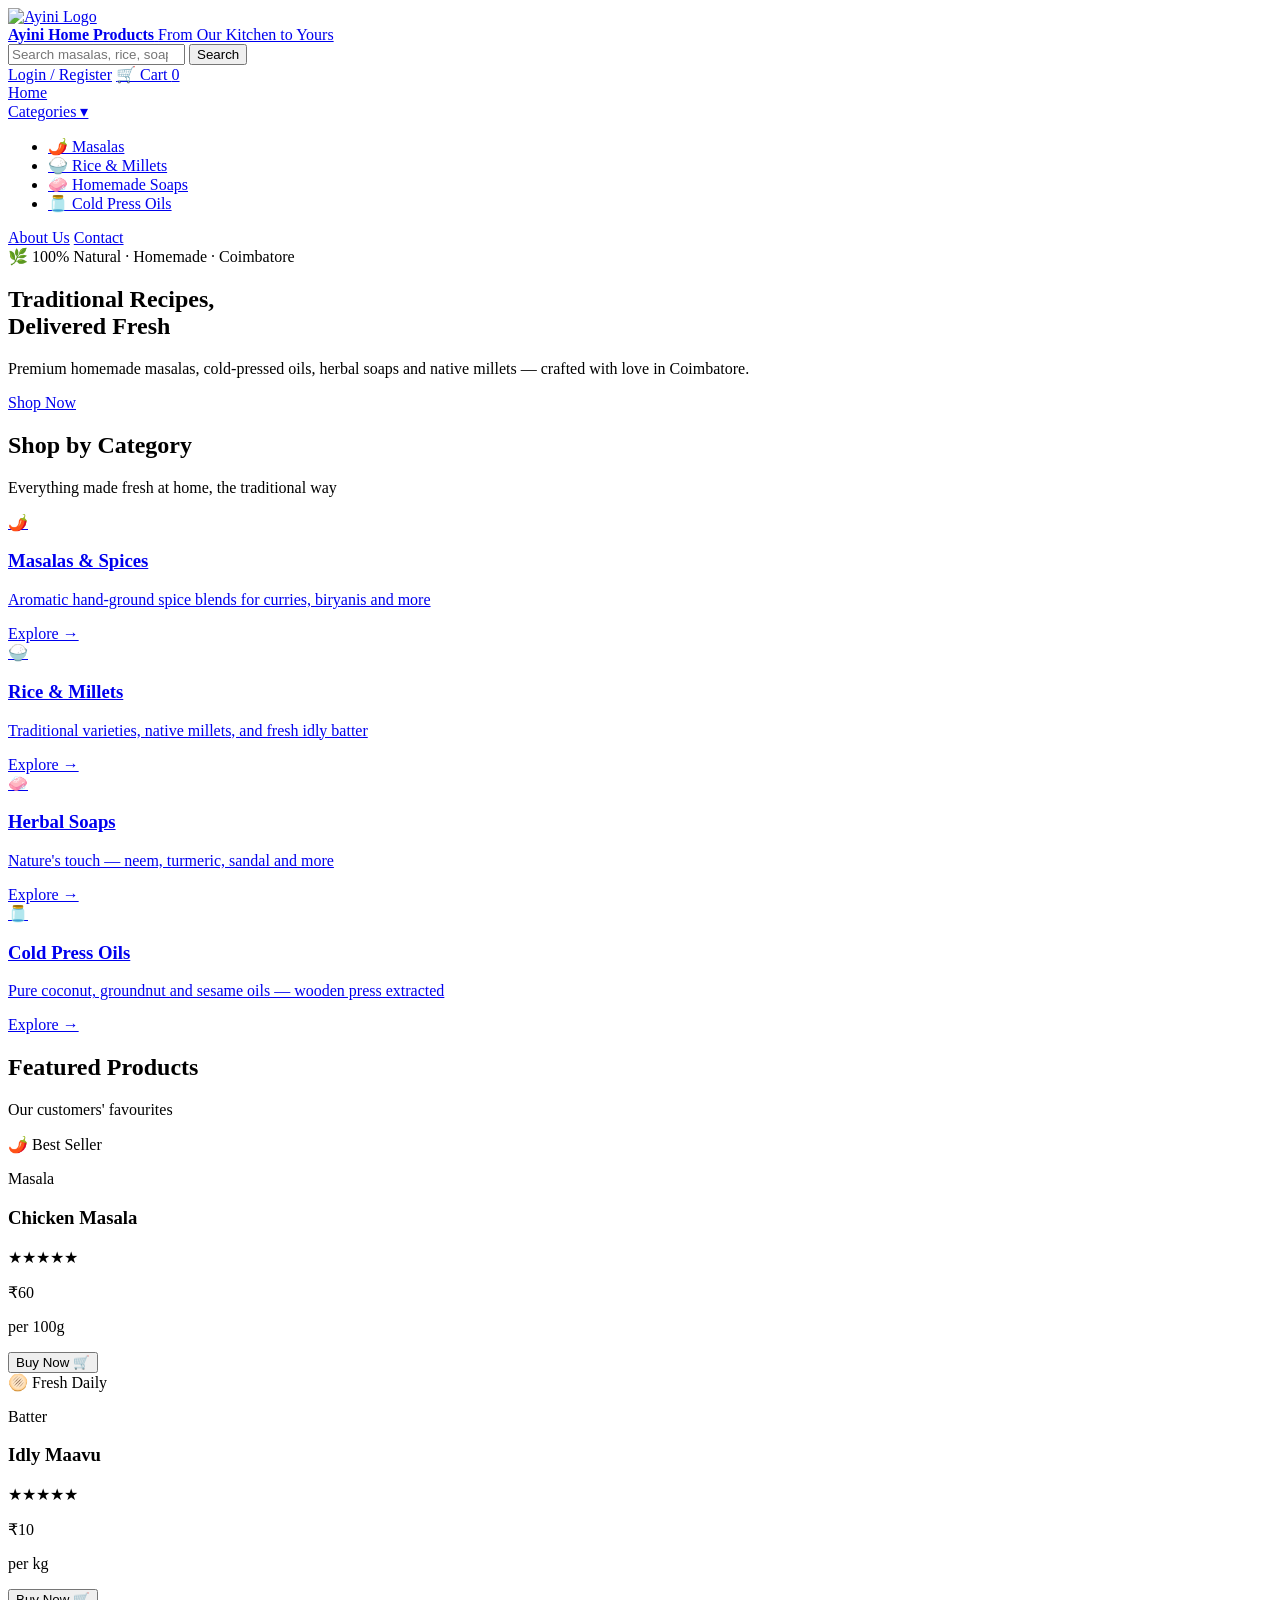
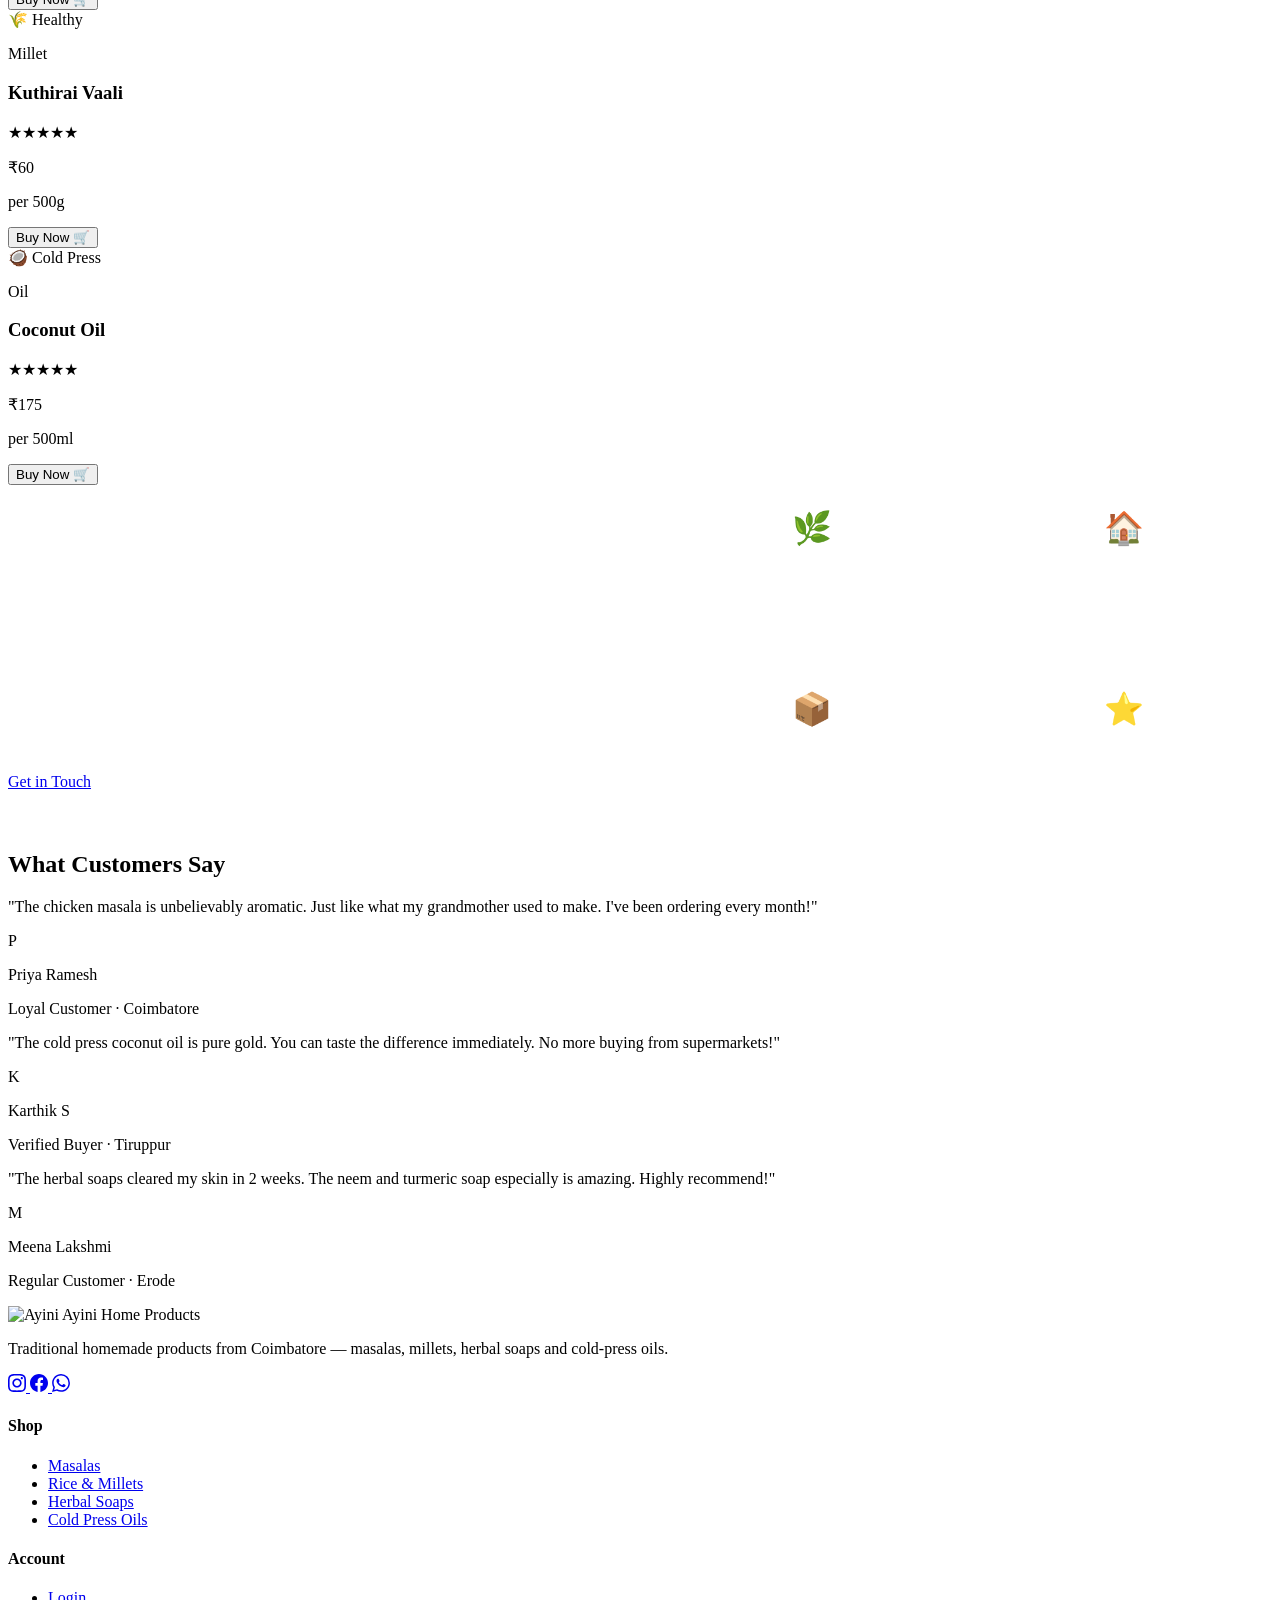
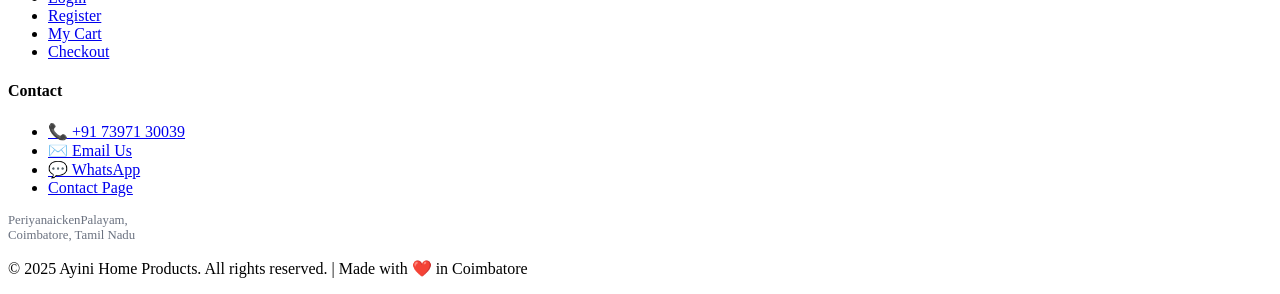
==== index.html @ 41073957 "Add files via upload" ====
<!DOCTYPE html>
<html lang="en">
<head>
  <meta charset="UTF-8">
  <meta name="viewport" content="width=device-width, initial-scale=1.0">
  <meta name="description" content="Ayini Home Products – Traditional homemade masalas, rice, soaps and cold-press oils delivered to your doorstep from Coimbatore.">
  <title>Ayini Home Products – Traditional Homemade Food from Coimbatore</title>
  <link rel="stylesheet" href="css/style.css">
</head>
<body>

<!-- ══ HEADER ══════════════════════════════════ -->
<header class="site-header">
  <div class="header-top">
    <a href="index.html" class="logo">
      <img src="https://raw.githubusercontent.com/Sanjay123ps/ayini-website/main/AYINI.png" alt="Ayini Logo">
      <div class="logo-text">
        <strong>Ayini Home <span style="color:var(--amber)">Products</span></strong>
        <span>From Our Kitchen to Yours</span>
      </div>
    </a>
    <form class="search-form" onsubmit="handleSearch(event)">
      <input type="search" id="searchInput" placeholder="Search masalas, rice, soap, oil…" aria-label="Search products">
      <button type="submit">Search</button>
    </form>
    <nav class="header-actions">
      <a href="login.html" id="loginLink">Login / Register</a>
      <a href="cart.html" class="cart-btn">🛒 Cart <span class="cart-badge" id="cartBadge">0</span></a>
    </nav>
  </div>
  <nav class="site-nav" aria-label="Main navigation">
    <div class="nav-inner">
      <a href="index.html" class="active">Home</a>
      <div class="nav-dropdown">
        <a href="#">Categories ▾</a>
        <ul class="nav-dropdown-menu">
          <li><a href="masala.html">🌶️ Masalas</a></li>
          <li><a href="rice.html">🍚 Rice & Millets</a></li>
          <li><a href="soap.html">🧼 Homemade Soaps</a></li>
          <li><a href="oil.html">🫙 Cold Press Oils</a></li>
        </ul>
      </div>
      <a href="#about">About Us</a>
      <a href="contact.html">Contact</a>
    </div>
  </nav>
</header>

<!-- ══ HERO ════════════════════════════════════ -->
<section class="hero">
  <div class="hero-content">
    <span class="hero-badge">🌿 100% Natural · Homemade · Coimbatore</span>
    <h1>Traditional Recipes,<br>Delivered Fresh</h1>
    <p>Premium homemade masalas, cold-pressed oils, herbal soaps and native millets — crafted with love in Coimbatore.</p>
    <div class="hero-actions">
      <a href="masala.html" class="btn btn-white">Shop Now</a>
      <a href="contact.html" class="btn btn-outline" style="border-color:rgba(255,255,255,0.6);color:white;">Contact Us</a>
    </div>
  </div>
</section>

<!-- ══ CATEGORIES ══════════════════════════════ -->
<section class="section" style="background:var(--white);">
  <div class="container">
    <div class="section-header">
      <h2>Shop by Category</h2>
      <span class="underline"></span>
      <p>Everything made fresh at home, the traditional way</p>
    </div>
    <div class="category-grid">
      <a href="masala.html" class="category-card">
        <div class="category-card-img">🌶️</div>
        <div class="category-card-body">
          <h3>Masalas & Spices</h3>
          <p>Aromatic hand-ground spice blends for curries, biryanis and more</p>
          <span class="btn btn-outline" style="margin-top:4px;">Explore →</span>
        </div>
      </a>
      <a href="rice.html" class="category-card">
        <div class="category-card-img">🍚</div>
        <div class="category-card-body">
          <h3>Rice & Millets</h3>
          <p>Traditional varieties, native millets, and fresh idly batter</p>
          <span class="btn btn-outline" style="margin-top:4px;">Explore →</span>
        </div>
      </a>
      <a href="soap.html" class="category-card">
        <div class="category-card-img">🧼</div>
        <div class="category-card-body">
          <h3>Herbal Soaps</h3>
          <p>Nature's touch — neem, turmeric, sandal and more</p>
          <span class="btn btn-outline" style="margin-top:4px;">Explore →</span>
        </div>
      </a>
      <a href="oil.html" class="category-card">
        <div class="category-card-img">🫙</div>
        <div class="category-card-body">
          <h3>Cold Press Oils</h3>
          <p>Pure coconut, groundnut and sesame oils — wooden press extracted</p>
          <span class="btn btn-outline" style="margin-top:4px;">Explore →</span>
        </div>
      </a>
    </div>
  </div>
</section>

<!-- ══ FEATURED PRODUCTS ═══════════════════════ -->
<section class="section" style="background:var(--cream);">
  <div class="container">
    <div class="section-header">
      <h2>Featured Products</h2>
      <span class="underline"></span>
      <p>Our customers' favourites</p>
    </div>
    <div class="product-grid">
      <article class="product-card">
        <div class="product-card-img">🌶️
          <span class="product-badge">Best Seller</span>
        </div>
        <div class="product-card-body">
          <p class="product-category">Masala</p>
          <h3 class="product-name">Chicken Masala</h3>
          <div class="product-rating">★★★★★</div>
          <p class="product-price">₹60</p>
          <p class="product-unit">per 100g</p>
          <button class="btn btn-primary btn-full" onclick="buyNow(1)">Buy Now 🛒</button>
        </div>
      </article>
      <article class="product-card">
        <div class="product-card-img">🫓
          <span class="product-badge">Fresh Daily</span>
        </div>
        <div class="product-card-body">
          <p class="product-category">Batter</p>
          <h3 class="product-name">Idly Maavu</h3>
          <div class="product-rating">★★★★★</div>
          <p class="product-price">₹10</p>
          <p class="product-unit">per kg</p>
          <button class="btn btn-primary btn-full" onclick="buyNow(7)">Buy Now 🛒</button>
        </div>
      </article>
      <article class="product-card">
        <div class="product-card-img">🌾
          <span class="product-badge">Healthy</span>
        </div>
        <div class="product-card-body">
          <p class="product-category">Millet</p>
          <h3 class="product-name">Kuthirai Vaali</h3>
          <div class="product-rating">★★★★★</div>
          <p class="product-price">₹60</p>
          <p class="product-unit">per 500g</p>
          <button class="btn btn-primary btn-full" onclick="buyNow(9)">Buy Now 🛒</button>
        </div>
      </article>
      <article class="product-card">
        <div class="product-card-img">🥥
          <span class="product-badge">Cold Press</span>
        </div>
        <div class="product-card-body">
          <p class="product-category">Oil</p>
          <h3 class="product-name">Coconut Oil</h3>
          <div class="product-rating">★★★★★</div>
          <p class="product-price">₹175</p>
          <p class="product-unit">per 500ml</p>
          <button class="btn btn-primary btn-full" onclick="buyNow(17)">Buy Now 🛒</button>
        </div>
      </article>
    </div>
  </div>
</section>

<!-- ══ ABOUT ════════════════════════════════════ -->
<section class="section" id="about" style="background:var(--green-dark);color:white;">
  <div class="container" style="display:grid;grid-template-columns:1fr 1fr;gap:48px;align-items:center;">
    <div>
      <p style="color:var(--amber);font-weight:700;text-transform:uppercase;letter-spacing:.08em;font-size:.85rem;margin-bottom:12px;">Our Story</p>
      <h2 style="color:white;margin-bottom:16px;">Made with Love in Coimbatore</h2>
      <p style="opacity:.85;line-height:1.8;margin-bottom:16px;">Ayini Home Products was born from a simple belief — the best food comes from home kitchens using traditional recipes passed down through generations.</p>
      <p style="opacity:.85;line-height:1.8;margin-bottom:24px;">Every masala is hand-ground. Every oil is cold-pressed using a wooden press. Every soap is handmade. No preservatives. No shortcuts.</p>
      <a href="contact.html" class="btn btn-amber">Get in Touch</a>
    </div>
    <div style="display:grid;grid-template-columns:1fr 1fr;gap:16px;">
      <div style="background:rgba(255,255,255,.08);border-radius:var(--radius-lg);padding:24px;text-align:center;">
        <div style="font-size:2rem;margin-bottom:8px;">🌿</div>
        <h3 style="color:white;font-size:1rem;">100% Natural</h3>
        <p style="font-size:.82rem;opacity:.7;margin-top:4px;">No chemicals, no preservatives</p>
      </div>
      <div style="background:rgba(255,255,255,.08);border-radius:var(--radius-lg);padding:24px;text-align:center;">
        <div style="font-size:2rem;margin-bottom:8px;">🏠</div>
        <h3 style="color:white;font-size:1rem;">Homemade</h3>
        <p style="font-size:.82rem;opacity:.7;margin-top:4px;">Crafted in small batches</p>
      </div>
      <div style="background:rgba(255,255,255,.08);border-radius:var(--radius-lg);padding:24px;text-align:center;">
        <div style="font-size:2rem;margin-bottom:8px;">📦</div>
        <h3 style="color:white;font-size:1rem;">Fast Delivery</h3>
        <p style="font-size:.82rem;opacity:.7;margin-top:4px;">Coimbatore & nearby areas</p>
      </div>
      <div style="background:rgba(255,255,255,.08);border-radius:var(--radius-lg);padding:24px;text-align:center;">
        <div style="font-size:2rem;margin-bottom:8px;">⭐</div>
        <h3 style="color:white;font-size:1rem;">Trusted</h3>
        <p style="font-size:.82rem;opacity:.7;margin-top:4px;">Hundreds of happy customers</p>
      </div>
    </div>
  </div>
</section>

<!-- ══ TESTIMONIALS ═════════════════════════════ -->
<section class="section" style="background:var(--gray-50);">
  <div class="container">
    <div class="section-header">
      <h2>What Customers Say</h2>
      <span class="underline"></span>
    </div>
    <div class="testimonial-grid">
      <div class="testimonial-card">
        <p class="testimonial-text">"The chicken masala is unbelievably aromatic. Just like what my grandmother used to make. I've been ordering every month!"</p>
        <div class="testimonial-author">
          <div class="author-avatar">P</div>
          <div>
            <p class="author-name">Priya Ramesh</p>
            <p class="author-role">Loyal Customer · Coimbatore</p>
          </div>
        </div>
      </div>
      <div class="testimonial-card">
        <p class="testimonial-text">"The cold press coconut oil is pure gold. You can taste the difference immediately. No more buying from supermarkets!"</p>
        <div class="testimonial-author">
          <div class="author-avatar">K</div>
          <div>
            <p class="author-name">Karthik S</p>
            <p class="author-role">Verified Buyer · Tiruppur</p>
          </div>
        </div>
      </div>
      <div class="testimonial-card">
        <p class="testimonial-text">"The herbal soaps cleared my skin in 2 weeks. The neem and turmeric soap especially is amazing. Highly recommend!"</p>
        <div class="testimonial-author">
          <div class="author-avatar">M</div>
          <div>
            <p class="author-name">Meena Lakshmi</p>
            <p class="author-role">Regular Customer · Erode</p>
          </div>
        </div>
      </div>
    </div>
  </div>
</section>

<!-- ══ FOOTER ═══════════════════════════════════ -->
<footer class="site-footer">
  <div class="container">
    <div class="footer-grid">
      <div class="footer-brand">
        <div class="footer-logo">
          <img src="https://raw.githubusercontent.com/Sanjay123ps/ayini-website/main/AYINI.png" alt="Ayini">
          <span>Ayini Home Products</span>
        </div>
        <p>Traditional homemade products from Coimbatore — masalas, millets, herbal soaps and cold-press oils.</p>
        <div class="social-row">
          <a href="https://www.instagram.com/ayini_home_products/" target="_blank" class="social-icon ig" aria-label="Instagram">
            <svg width="18" height="18" viewBox="0 0 24 24" fill="currentColor"><path d="M12 2.163c3.204 0 3.584.012 4.85.07 3.252.148 4.771 1.691 4.919 4.919.058 1.265.069 1.645.069 4.849 0 3.205-.012 3.584-.069 4.849-.149 3.225-1.664 4.771-4.919 4.919-1.266.058-1.644.07-4.85.07-3.204 0-3.584-.012-4.849-.07-3.26-.149-4.771-1.699-4.919-4.92-.058-1.265-.07-1.644-.07-4.849 0-3.204.013-3.583.07-4.849.149-3.227 1.664-4.771 4.919-4.919 1.266-.057 1.645-.069 4.849-.069zm0-2.163c-3.259 0-3.667.014-4.947.072-4.358.2-6.78 2.618-6.98 6.98-.059 1.281-.073 1.689-.073 4.948 0 3.259.014 3.668.072 4.948.2 4.358 2.618 6.78 6.98 6.98 1.281.058 1.689.072 4.948.072 3.259 0 3.668-.014 4.948-.072 4.354-.2 6.782-2.618 6.979-6.98.059-1.28.073-1.689.073-4.948 0-3.259-.014-3.667-.072-4.947-.196-4.354-2.617-6.78-6.979-6.98-1.281-.059-1.69-.073-4.949-.073zm0 5.838c-3.403 0-6.162 2.759-6.162 6.162s2.759 6.163 6.162 6.163 6.162-2.759 6.162-6.163c0-3.403-2.759-6.162-6.162-6.162zm0 10.162c-2.209 0-4-1.79-4-4 0-2.209 1.791-4 4-4s4 1.791 4 4c0 2.21-1.791 4-4 4zm6.406-11.845c-.796 0-1.441.645-1.441 1.44s.645 1.44 1.441 1.44c.795 0 1.439-.645 1.439-1.44s-.644-1.44-1.439-1.44z"/></svg>
          </a>
          <a href="https://www.facebook.com/profile.php?id=61573521272015" target="_blank" class="social-icon fb" aria-label="Facebook">
            <svg width="18" height="18" viewBox="0 0 24 24" fill="currentColor"><path d="M24 12.073c0-6.627-5.373-12-12-12s-12 5.373-12 12c0 5.99 4.388 10.954 10.125 11.854v-8.385H7.078v-3.47h3.047V9.43c0-3.007 1.792-4.669 4.533-4.669 1.312 0 2.686.235 2.686.235v2.953H15.83c-1.491 0-1.956.925-1.956 1.874v2.25h3.328l-.532 3.47h-2.796v8.385C19.612 23.027 24 18.062 24 12.073z"/></svg>
          </a>
          <a href="https://wa.me/917397130039" target="_blank" class="social-icon wa" aria-label="WhatsApp">
            <svg width="18" height="18" viewBox="0 0 24 24" fill="currentColor"><path d="M17.472 14.382c-.297-.149-1.758-.867-2.03-.967-.273-.099-.471-.148-.67.15-.197.297-.767.966-.94 1.164-.173.199-.347.223-.644.075-.297-.15-1.255-.463-2.39-1.475-.883-.788-1.48-1.761-1.653-2.059-.173-.297-.018-.458.13-.606.134-.133.298-.347.446-.52.149-.174.198-.298.298-.497.099-.198.05-.371-.025-.52-.075-.149-.669-1.612-.916-2.207-.242-.579-.487-.5-.669-.51-.173-.008-.371-.01-.57-.01-.198 0-.52.074-.792.372-.272.297-1.04 1.016-1.04 2.479 0 1.462 1.065 2.875 1.213 3.074.149.198 2.096 3.2 5.077 4.487.709.306 1.262.489 1.694.625.712.227 1.36.195 1.871.118.571-.085 1.758-.719 2.006-1.413.248-.694.248-1.289.173-1.413-.074-.124-.272-.198-.57-.347m-5.421 7.403h-.004a9.87 9.87 0 01-5.031-1.378l-.361-.214-3.741.982.998-3.648-.235-.374a9.86 9.86 0 01-1.51-5.26c.001-5.45 4.436-9.884 9.888-9.884 2.64 0 5.122 1.03 6.988 2.898a9.825 9.825 0 012.893 6.994c-.003 5.45-4.437 9.884-9.885 9.884m8.413-18.297A11.815 11.815 0 0012.05 0C5.495 0 .16 5.335.157 11.892c0 2.096.547 4.142 1.588 5.945L.057 24l6.305-1.654a11.882 11.882 0 005.683 1.448h.005c6.554 0 11.89-5.335 11.893-11.893a11.821 11.821 0 00-3.48-8.413z"/></svg>
          </a>
        </div>
      </div>
      <div class="footer-col">
        <h4>Shop</h4>
        <ul>
          <li><a href="masala.html">Masalas</a></li>
          <li><a href="rice.html">Rice & Millets</a></li>
          <li><a href="soap.html">Herbal Soaps</a></li>
          <li><a href="oil.html">Cold Press Oils</a></li>
        </ul>
      </div>
      <div class="footer-col">
        <h4>Account</h4>
        <ul>
          <li><a href="login.html">Login</a></li>
          <li><a href="signup.html">Register</a></li>
          <li><a href="cart.html">My Cart</a></li>
          <li><a href="checkout.html">Checkout</a></li>
        </ul>
      </div>
      <div class="footer-col">
        <h4>Contact</h4>
        <ul>
          <li><a href="tel:+917397130039">📞 +91 73971 30039</a></li>
          <li><a href="mailto:ayinihomeproducts@gmail.com">✉️ Email Us</a></li>
          <li><a href="https://wa.me/917397130039">💬 WhatsApp</a></li>
          <li><a href="contact.html">Contact Page</a></li>
        </ul>
        <p style="margin-top:16px;font-size:.8rem;color:#6b7280;">PeriyanaickenPalayam,<br>Coimbatore, Tamil Nadu</p>
      </div>
    </div>
    <div class="footer-bottom">
      <p>© 2025 Ayini Home Products. All rights reserved. | Made with ❤️ in Coimbatore</p>
    </div>
  </div>
</footer>

<script src="js/api.js"></script>
<script>
function handleSearch(e) {
  e.preventDefault();
  const q = document.getElementById('searchInput').value.trim();
  if (q) window.location.href = `masala.html?search=${encodeURIComponent(q)}`;
}
</script>
</body>
</html>
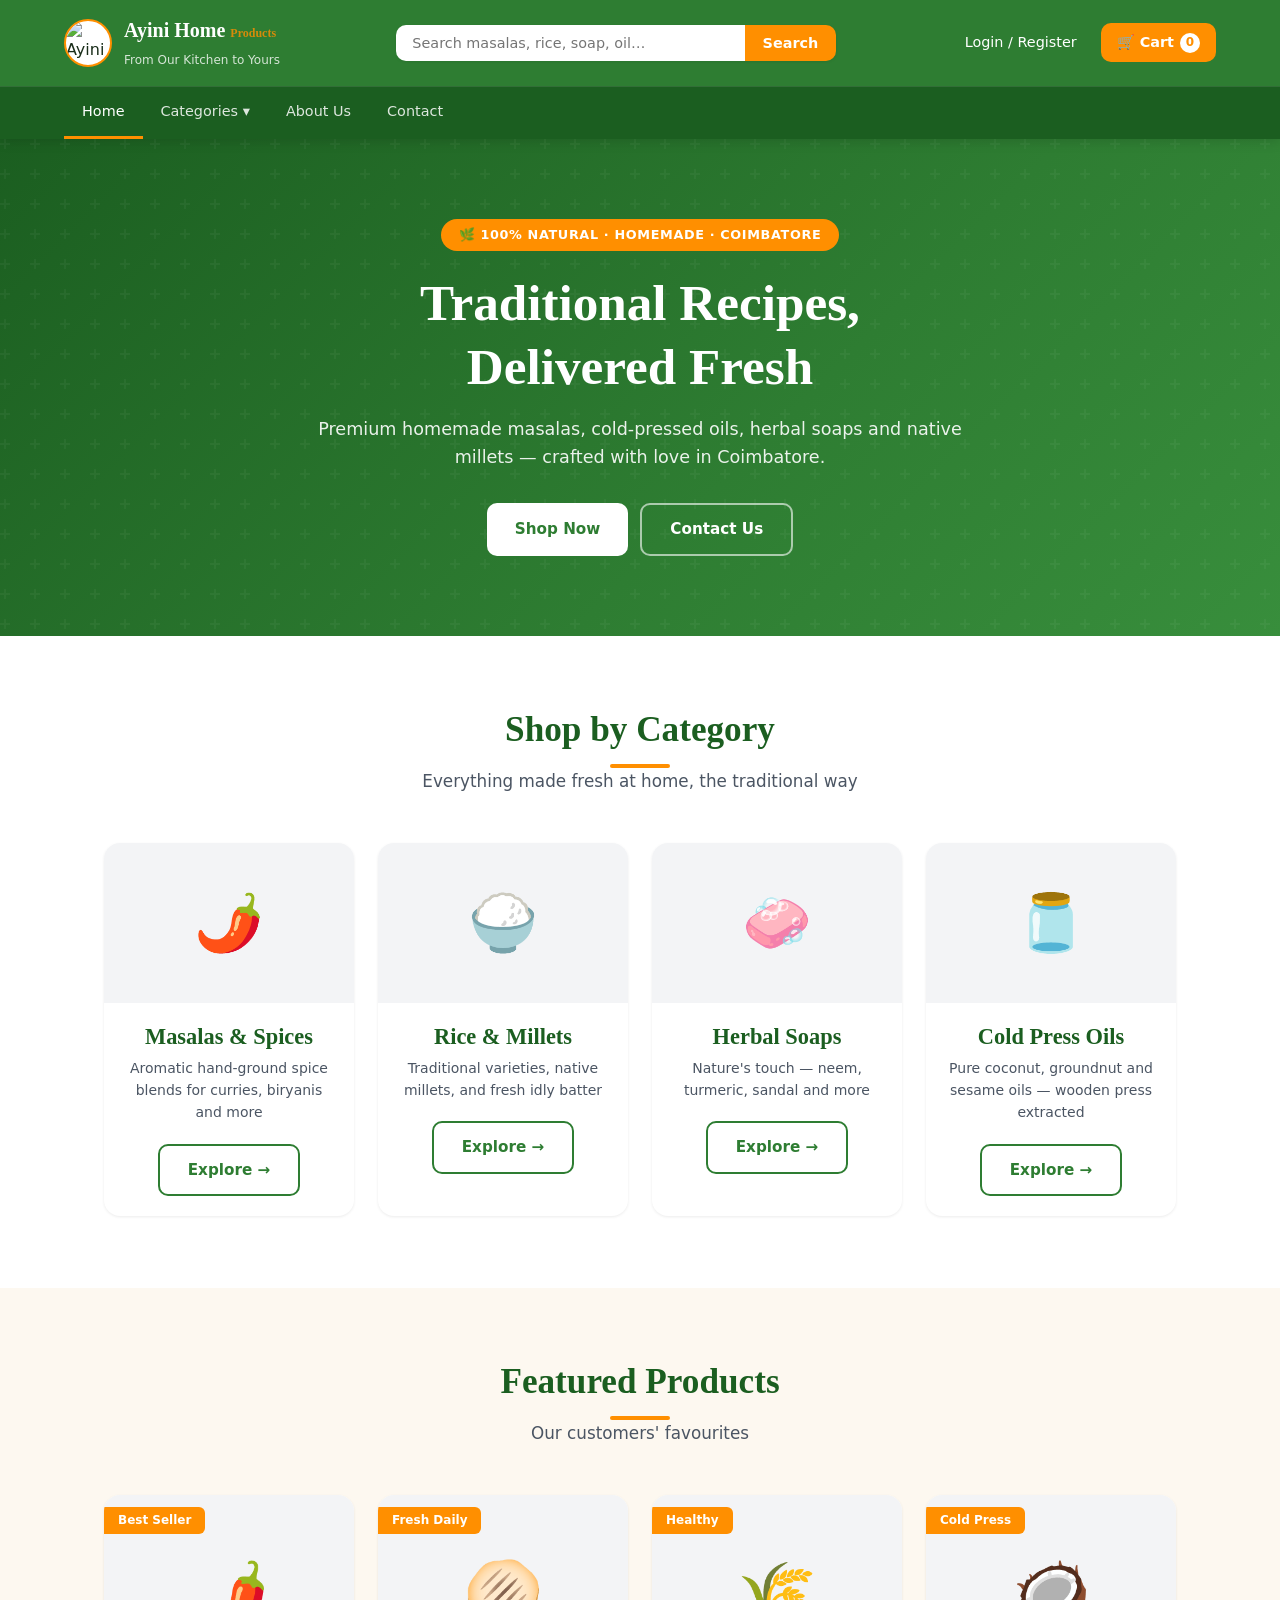
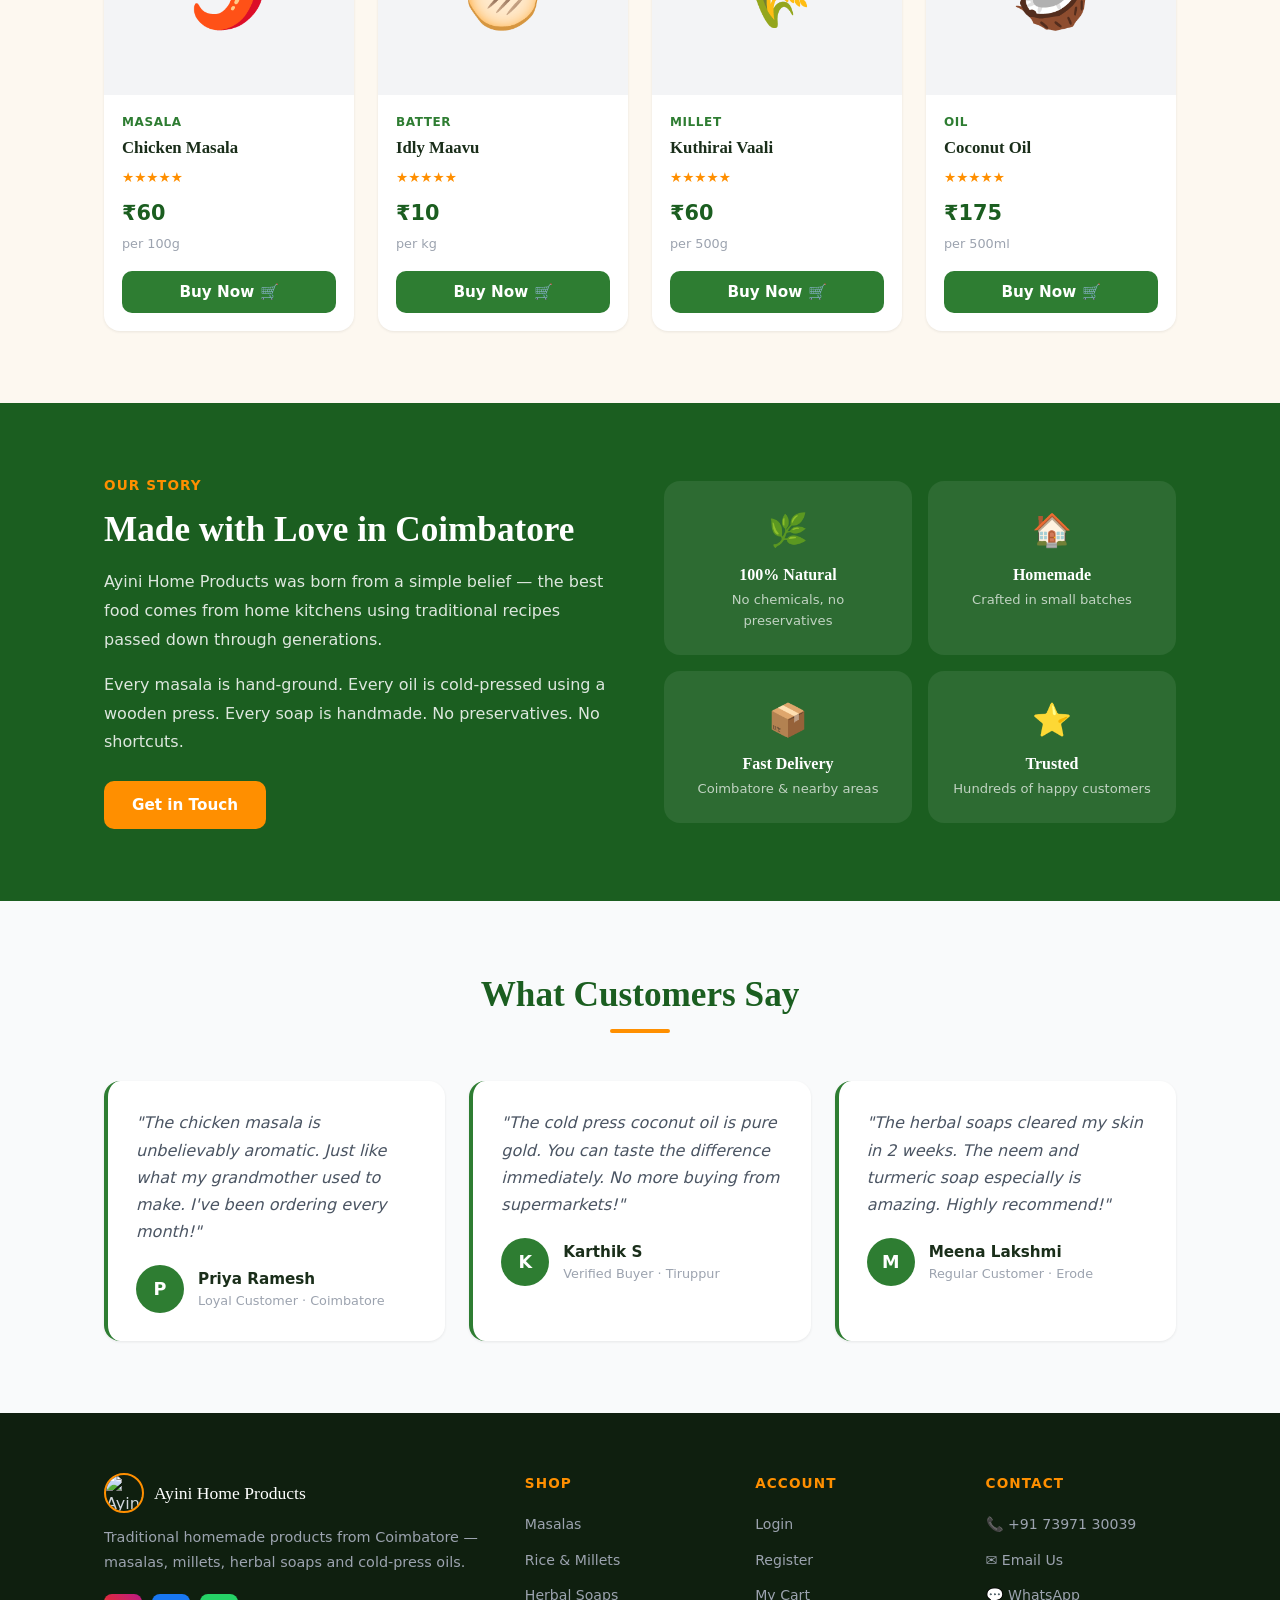
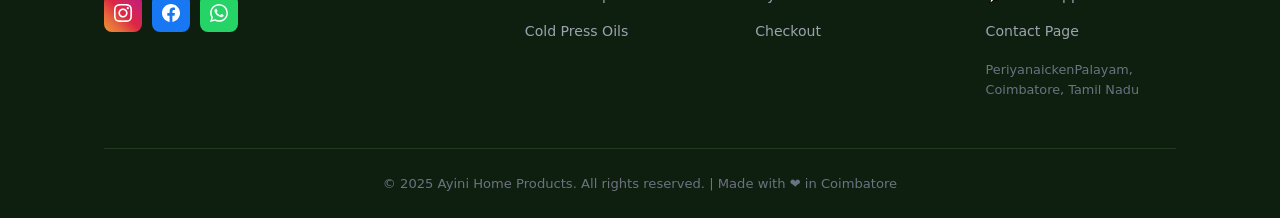
==== commit 782fb0a6: "Add files via upload" ====
--- a/index.html
+++ b/index.html
@@ -5,7 +5,7 @@
   <meta name="viewport" content="width=device-width, initial-scale=1.0">
   <meta name="description" content="Ayini Home Products – Traditional homemade masalas, rice, soaps and cold-press oils delivered to your doorstep from Coimbatore.">
   <title>Ayini Home Products – Traditional Homemade Food from Coimbatore</title>
-  <link rel="stylesheet" href="css/style.css">
+  <link rel="stylesheet" href="style.css">
 </head>
 <body>
 
@@ -35,9 +35,11 @@
         <a href="#">Categories ▾</a>
         <ul class="nav-dropdown-menu">
           <li><a href="masala.html">🌶️ Masalas</a></li>
-          <li><a href="rice.html">🍚 Rice & Millets</a></li>
+          <li><a href="pulses.html">🌿 Pulses, Millets & Spices</a></li>
           <li><a href="soap.html">🧼 Homemade Soaps</a></li>
           <li><a href="oil.html">🫙 Cold Press Oils</a></li>
+          <li><a href="flour.html">🌾 Flour Items</a></li>
+          <li><a href="noodles.html">🍜 Noodles & Semiya</a></li>
         </ul>
       </div>
       <a href="#about">About Us</a>
--- a/style.css
+++ b/style.css
@@ -0,0 +1,524 @@
+/* ═══════════════════════════════════════════════
+   AYINI HOME PRODUCTS — Design System
+   Organic · Traditional · Trustworthy
+═══════════════════════════════════════════════ */
+
+@import url('https://fonts.googleapis.com/css2?family=Playfair+Display:wght@600;700&family=DM+Sans:wght@300;400;500;600&display=swap');
+
+/* ── CSS Variables ─────────────────────────── */
+:root {
+  --green:        #2e7d32;
+  --green-light:  #43a047;
+  --green-dark:   #1b5e20;
+  --amber:        #ff8f00;
+  --amber-light:  #ffb300;
+  --cream:        #fdf8f0;
+  --white:        #ffffff;
+  --gray-50:      #f9fafb;
+  --gray-100:     #f3f4f6;
+  --gray-200:     #e5e7eb;
+  --gray-400:     #9ca3af;
+  --gray-600:     #4b5563;
+  --gray-800:     #1f2937;
+  --text:         #1a2e1a;
+  --shadow-sm:    0 1px 3px rgba(0,0,0,0.08);
+  --shadow-md:    0 4px 16px rgba(0,0,0,0.10);
+  --shadow-lg:    0 8px 32px rgba(0,0,0,0.13);
+  --radius:       10px;
+  --radius-lg:    16px;
+  --font-display: 'Playfair Display', Georgia, serif;
+  --font-body:    'DM Sans', system-ui, sans-serif;
+  --transition:   0.2s ease;
+}
+
+/* ── Reset ─────────────────────────────────── */
+*, *::before, *::after { margin: 0; padding: 0; box-sizing: border-box; }
+html { scroll-behavior: smooth; }
+body {
+  font-family: var(--font-body);
+  font-size: 16px;
+  line-height: 1.6;
+  color: var(--text);
+  background: var(--cream);
+}
+img { max-width: 100%; height: auto; display: block; }
+a { color: inherit; text-decoration: none; }
+ul { list-style: none; }
+button { font-family: var(--font-body); cursor: pointer; border: none; }
+
+/* ── Typography ────────────────────────────── */
+h1, h2, h3 { font-family: var(--font-display); line-height: 1.25; }
+h1 { font-size: clamp(1.8rem, 4vw, 2.8rem); }
+h2 { font-size: clamp(1.5rem, 3vw, 2.2rem); }
+h3 { font-size: clamp(1.1rem, 2vw, 1.4rem); }
+
+/* ── Layout Helpers ────────────────────────── */
+.container { max-width: 1200px; margin: 0 auto; padding: 0 5%; }
+.section    { padding: 72px 0; }
+.section-header { text-align: center; margin-bottom: 48px; }
+.section-header h2 { margin-bottom: 12px; color: var(--green-dark); }
+.section-header p  { color: var(--gray-600); font-size: 1.05rem; }
+.underline {
+  display: block; width: 60px; height: 4px;
+  background: var(--amber); border-radius: 2px;
+  margin: 12px auto 0;
+}
+
+/* ── Buttons ────────────────────────────────── */
+.btn {
+  display: inline-flex; align-items: center; justify-content: center; gap: 8px;
+  padding: 12px 28px; border-radius: var(--radius);
+  font-size: 0.95rem; font-weight: 600;
+  transition: all var(--transition);
+}
+.btn-primary {
+  background: var(--green); color: var(--white);
+}
+.btn-primary:hover { background: var(--green-dark); transform: translateY(-1px); box-shadow: var(--shadow-md); }
+
+.btn-amber {
+  background: var(--amber); color: var(--white);
+}
+.btn-amber:hover { background: var(--amber-light); transform: translateY(-1px); }
+
+.btn-outline {
+  background: transparent; color: var(--green);
+  border: 2px solid var(--green);
+}
+.btn-outline:hover { background: var(--green); color: white; }
+
+.btn-full { width: 100%; }
+
+/* ── Header / Nav ───────────────────────────── */
+.site-header {
+  position: sticky; top: 0; z-index: 200;
+  background: var(--green);
+  box-shadow: 0 2px 12px rgba(0,0,0,0.15);
+}
+
+.header-top {
+  display: flex; align-items: center; justify-content: space-between;
+  gap: 16px; padding: 14px 5%;
+}
+
+.logo {
+  display: flex; align-items: center; gap: 12px; flex-shrink: 0;
+}
+.logo img {
+  width: 48px; height: 48px; border-radius: 50%;
+  border: 2px solid var(--amber); object-fit: cover; background: white;
+}
+.logo-text { color: white; }
+.logo-text strong { font-family: var(--font-display); font-size: 1.25rem; display: block; }
+.logo-text span   { font-size: 0.75rem; opacity: 0.8; }
+
+.search-form {
+  flex: 1; max-width: 440px;
+  display: flex; border-radius: var(--radius); overflow: hidden;
+  box-shadow: var(--shadow-sm);
+}
+.search-form input {
+  flex: 1; padding: 10px 16px; border: none; outline: none;
+  font-family: var(--font-body); font-size: 0.9rem;
+}
+.search-form button {
+  background: var(--amber); color: white;
+  padding: 10px 18px; font-size: 0.9rem; font-weight: 600;
+  transition: background var(--transition);
+}
+.search-form button:hover { background: var(--amber-light); }
+
+.header-actions {
+  display: flex; align-items: center; gap: 12px; flex-shrink: 0;
+}
+.header-actions a {
+  color: white; font-size: 0.9rem; font-weight: 500;
+  padding: 8px 12px; border-radius: var(--radius);
+  transition: background var(--transition);
+}
+.header-actions a:hover { background: rgba(255,255,255,0.15); }
+
+.cart-btn {
+  background: var(--amber) !important;
+  display: flex; align-items: center; gap: 6px;
+  padding: 8px 16px !important; border-radius: var(--radius) !important;
+  font-weight: 700 !important;
+  position: relative;
+}
+.cart-badge {
+  background: white; color: var(--amber);
+  border-radius: 50%; width: 20px; height: 20px;
+  font-size: 0.75rem; font-weight: 700;
+  display: flex; align-items: center; justify-content: center;
+}
+
+/* Nav bar */
+.site-nav {
+  background: var(--green-dark); border-top: 1px solid rgba(255,255,255,0.1);
+}
+.nav-inner {
+  display: flex; align-items: center; padding: 0 5%;
+}
+.nav-inner a {
+  color: rgba(255,255,255,0.85); font-size: 0.9rem; font-weight: 500;
+  padding: 13px 18px; display: block;
+  transition: color var(--transition), background var(--transition);
+  border-bottom: 3px solid transparent;
+}
+.nav-inner a:hover, .nav-inner a.active {
+  color: white; border-bottom-color: var(--amber);
+}
+
+/* Dropdown */
+.nav-dropdown { position: relative; }
+.nav-dropdown-menu {
+  position: absolute; top: 100%; left: 0;
+  background: white; border-radius: 0 0 var(--radius) var(--radius);
+  box-shadow: var(--shadow-lg); min-width: 180px;
+  opacity: 0; visibility: hidden;
+  transform: translateY(8px);
+  transition: all var(--transition);
+  z-index: 300;
+}
+.nav-dropdown:hover .nav-dropdown-menu {
+  opacity: 1; visibility: visible; transform: translateY(0);
+}
+.nav-dropdown-menu a {
+  color: var(--text) !important; padding: 12px 20px !important;
+  border-bottom: 1px solid var(--gray-100) !important;
+  border-bottom-width: 3px !important; border-bottom-color: transparent !important;
+}
+.nav-dropdown-menu a:hover { background: var(--gray-50) !important; color: var(--green) !important; }
+
+/* ── Hero ───────────────────────────────────── */
+.hero {
+  background: linear-gradient(135deg, var(--green-dark) 0%, var(--green) 60%, #388e3c 100%);
+  color: white; padding: 80px 5%; text-align: center;
+  position: relative; overflow: hidden;
+}
+.hero::before {
+  content: '';
+  position: absolute; inset: 0;
+  background: url("data:image/svg+xml,%3Csvg width='60' height='60' viewBox='0 0 60 60' xmlns='http://www.w3.org/2000/svg'%3E%3Cg fill='none' fill-rule='evenodd'%3E%3Cg fill='%23ffffff' fill-opacity='0.04'%3E%3Cpath d='M36 34v-4h-2v4h-4v2h4v4h2v-4h4v-2h-4zm0-30V0h-2v4h-4v2h4v4h2V6h4V4h-4zM6 34v-4H4v4H0v2h4v4h2v-4h4v-2H6zM6 4V0H4v4H0v2h4v4h2V6h4V4H6z'/%3E%3C/g%3E%3C/g%3E%3C/svg%3E");
+}
+.hero-content { position: relative; max-width: 700px; margin: 0 auto; }
+.hero-badge {
+  display: inline-block; background: var(--amber);
+  color: white; padding: 6px 18px; border-radius: 20px;
+  font-size: 0.8rem; font-weight: 700; letter-spacing: 0.05em;
+  margin-bottom: 20px; text-transform: uppercase;
+}
+.hero h1 { margin-bottom: 16px; font-size: clamp(2rem, 5vw, 3.2rem); }
+.hero p  { font-size: 1.1rem; opacity: 0.9; margin-bottom: 32px; }
+.hero-actions { display: flex; gap: 12px; justify-content: center; flex-wrap: wrap; }
+.btn-white { background: white; color: var(--green); }
+.btn-white:hover { background: var(--cream); transform: translateY(-1px); }
+
+/* ── Category Cards ─────────────────────────── */
+.category-grid {
+  display: grid;
+  grid-template-columns: repeat(auto-fit, minmax(230px, 1fr));
+  gap: 24px;
+}
+.category-card {
+  background: white; border-radius: var(--radius-lg);
+  overflow: hidden; box-shadow: var(--shadow-sm);
+  transition: transform var(--transition), box-shadow var(--transition);
+  text-align: center;
+}
+.category-card:hover { transform: translateY(-6px); box-shadow: var(--shadow-lg); }
+.category-card-img {
+  height: 160px; background: var(--gray-100);
+  display: flex; align-items: center; justify-content: center;
+  font-size: 3.5rem;
+}
+.category-card-body { padding: 20px; }
+.category-card-body h3 { margin-bottom: 6px; color: var(--green-dark); }
+.category-card-body p  { font-size: 0.875rem; color: var(--gray-600); margin-bottom: 16px; }
+
+/* ── Product Cards ──────────────────────────── */
+.product-grid {
+  display: grid;
+  grid-template-columns: repeat(auto-fill, minmax(240px, 1fr));
+  gap: 24px;
+}
+.product-card {
+  background: white; border-radius: var(--radius-lg);
+  overflow: hidden; box-shadow: var(--shadow-sm);
+  transition: transform var(--transition), box-shadow var(--transition);
+  display: flex; flex-direction: column;
+}
+.product-card:hover { transform: translateY(-4px); box-shadow: var(--shadow-lg); }
+.product-card-img {
+  height: 200px; background: var(--gray-100);
+  display: flex; align-items: center; justify-content: center;
+  font-size: 4rem; position: relative;
+}
+.product-badge {
+  position: absolute; top: 12px; left: 0;
+  background: var(--amber); color: white;
+  padding: 4px 14px; font-size: 0.75rem; font-weight: 700;
+  border-radius: 0 6px 6px 0;
+}
+.product-card-body { padding: 18px; flex: 1; display: flex; flex-direction: column; }
+.product-category { font-size: 0.75rem; font-weight: 600; color: var(--green); text-transform: uppercase; letter-spacing: 0.05em; margin-bottom: 6px; }
+.product-name { font-size: 1.05rem; font-weight: 600; margin-bottom: 8px; color: var(--text); }
+.product-rating { color: var(--amber); font-size: 0.85rem; margin-bottom: 8px; }
+.product-price { font-size: 1.3rem; font-weight: 700; color: var(--green-dark); margin-bottom: 4px; }
+.product-unit  { font-size: 0.8rem; color: var(--gray-400); margin-bottom: 16px; }
+.product-card-body .btn { margin-top: auto; }
+
+/* ── Search bar on product pages ────────────── */
+.page-search {
+  background: var(--green); padding: 24px 5%;
+}
+.page-search-inner {
+  max-width: 600px; margin: 0 auto;
+  display: flex; border-radius: var(--radius); overflow: hidden;
+  box-shadow: var(--shadow-md);
+}
+.page-search-inner input {
+  flex: 1; padding: 14px 18px; border: none; outline: none;
+  font-family: var(--font-body); font-size: 1rem;
+}
+.page-search-inner button {
+  background: var(--amber); color: white;
+  padding: 14px 24px; font-size: 0.95rem; font-weight: 600;
+}
+
+/* ── Testimonials ───────────────────────────── */
+.testimonial-grid {
+  display: grid;
+  grid-template-columns: repeat(auto-fit, minmax(280px, 1fr));
+  gap: 24px;
+}
+.testimonial-card {
+  background: white; border-radius: var(--radius-lg);
+  padding: 28px; box-shadow: var(--shadow-sm);
+  border-left: 4px solid var(--green);
+}
+.testimonial-text { font-style: italic; color: var(--gray-600); margin-bottom: 20px; line-height: 1.7; }
+.testimonial-author { display: flex; align-items: center; gap: 14px; }
+.author-avatar {
+  width: 48px; height: 48px; border-radius: 50%;
+  background: var(--green); color: white;
+  display: flex; align-items: center; justify-content: center;
+  font-weight: 700; font-size: 1.1rem; flex-shrink: 0;
+}
+.author-name { font-weight: 600; font-size: 0.95rem; }
+.author-role { font-size: 0.8rem; color: var(--gray-400); }
+
+/* ── Forms ──────────────────────────────────── */
+.form-card {
+  background: white; border-radius: var(--radius-lg);
+  padding: 36px; box-shadow: var(--shadow-md);
+}
+.form-group { margin-bottom: 20px; }
+.form-group label { display: block; font-weight: 600; font-size: 0.9rem; margin-bottom: 8px; color: var(--gray-800); }
+.form-group input,
+.form-group select,
+.form-group textarea {
+  width: 100%; padding: 12px 16px;
+  border: 1.5px solid var(--gray-200); border-radius: var(--radius);
+  font-family: var(--font-body); font-size: 0.95rem;
+  transition: border-color var(--transition);
+  background: white;
+}
+.form-group input:focus,
+.form-group select:focus,
+.form-group textarea:focus {
+  outline: none; border-color: var(--green);
+  box-shadow: 0 0 0 3px rgba(46,125,50,0.1);
+}
+.form-grid-2 { display: grid; grid-template-columns: 1fr 1fr; gap: 16px; }
+.form-error { color: #dc2626; font-size: 0.8rem; margin-top: 4px; display: none; }
+
+/* ── Auth pages ─────────────────────────────── */
+.auth-page {
+  min-height: calc(100vh - 120px);
+  display: flex; align-items: center; justify-content: center;
+  padding: 40px 5%;
+}
+.auth-container {
+  display: grid; grid-template-columns: 1fr 1fr;
+  max-width: 900px; width: 100%;
+  background: white; border-radius: var(--radius-lg);
+  overflow: hidden; box-shadow: var(--shadow-lg);
+}
+.auth-panel {
+  background: linear-gradient(160deg, var(--green-dark), var(--green-light));
+  color: white; padding: 48px 36px;
+  display: flex; flex-direction: column; align-items: center;
+  justify-content: center; text-align: center; gap: 16px;
+}
+.auth-panel img { width: 100px; border-radius: 50%; border: 3px solid rgba(255,255,255,0.5); }
+.auth-panel h2 { font-size: 1.6rem; }
+.auth-panel p  { opacity: 0.85; font-size: 0.95rem; line-height: 1.6; }
+.auth-form { padding: 48px 36px; }
+.auth-form h2 { margin-bottom: 28px; color: var(--green-dark); }
+.divider { display: flex; align-items: center; gap: 12px; margin: 20px 0; color: var(--gray-400); font-size: 0.85rem; }
+.divider::before, .divider::after { content: ''; flex: 1; height: 1px; background: var(--gray-200); }
+.social-btn {
+  width: 100%; padding: 11px; border: 1.5px solid var(--gray-200);
+  border-radius: var(--radius); background: white;
+  display: flex; align-items: center; justify-content: center; gap: 10px;
+  font-size: 0.9rem; font-weight: 500; cursor: pointer;
+  transition: all var(--transition); margin-bottom: 10px;
+}
+.social-btn:hover { background: var(--gray-50); border-color: var(--gray-400); }
+.auth-link { text-align: center; margin-top: 20px; font-size: 0.9rem; color: var(--gray-600); }
+.auth-link a { color: var(--green); font-weight: 600; }
+
+/* ── Cart page ──────────────────────────────── */
+.cart-layout { display: grid; grid-template-columns: 1fr 340px; gap: 28px; align-items: start; }
+.cart-item {
+  display: flex; align-items: center; gap: 16px;
+  padding: 20px; border-bottom: 1px solid var(--gray-100);
+}
+.cart-item:last-child { border-bottom: none; }
+.cart-item-emoji { font-size: 2.5rem; flex-shrink: 0; }
+.cart-item-info { flex: 1; }
+.cart-item-info h4 { font-size: 1rem; margin-bottom: 4px; }
+.cart-item-info .price { font-weight: 700; color: var(--green-dark); }
+.qty-controls { display: flex; align-items: center; gap: 10px; margin-top: 10px; }
+.qty-btn {
+  width: 30px; height: 30px; border-radius: 6px;
+  border: 1.5px solid var(--gray-200); background: white;
+  font-size: 1rem; display: flex; align-items: center; justify-content: center;
+  cursor: pointer; transition: all var(--transition);
+}
+.qty-btn:hover { background: var(--green); color: white; border-color: var(--green); }
+.qty-num { font-weight: 700; min-width: 24px; text-align: center; }
+.remove-btn { background: none; color: #ef4444; font-size: 1.2rem; padding: 4px; border-radius: 4px; }
+.remove-btn:hover { background: #fef2f2; }
+.cart-subtotal { font-weight: 700; color: var(--green-dark); min-width: 70px; text-align: right; }
+
+.summary-card {
+  background: white; border-radius: var(--radius-lg);
+  padding: 24px; box-shadow: var(--shadow-md); position: sticky; top: 100px;
+}
+.summary-card h3 { margin-bottom: 20px; font-size: 1.1rem; padding-bottom: 12px; border-bottom: 1px solid var(--gray-100); }
+.summary-row { display: flex; justify-content: space-between; margin-bottom: 12px; font-size: 0.95rem; }
+.summary-row.total { font-weight: 700; font-size: 1.1rem; padding-top: 12px; border-top: 2px solid var(--gray-200); margin-top: 4px; }
+.summary-row.discount { color: var(--green); }
+.free-ship { background: #f0fdf4; color: var(--green-dark); border-radius: var(--radius); padding: 10px 14px; font-size: 0.85rem; text-align: center; margin: 16px 0; }
+.coupon-row { display: flex; gap: 8px; margin-bottom: 16px; }
+.coupon-row input { flex: 1; padding: 10px 14px; border: 1.5px solid var(--gray-200); border-radius: var(--radius); font-family: var(--font-body); font-size: 0.85rem; }
+.coupon-row button { background: var(--green); color: white; padding: 10px 14px; border-radius: var(--radius); font-weight: 600; font-size: 0.85rem; white-space: nowrap; }
+.coupon-msg { font-size: 0.82rem; margin-bottom: 8px; }
+.coupon-msg.ok { color: var(--green); }
+.coupon-msg.err { color: #dc2626; }
+
+/* ── Checkout ────────────────────────────────── */
+.checkout-layout { display: grid; grid-template-columns: 1fr 340px; gap: 28px; align-items: start; }
+.checkout-section { background: white; border-radius: var(--radius-lg); padding: 28px; box-shadow: var(--shadow-sm); margin-bottom: 20px; }
+.checkout-section h3 { font-size: 1rem; color: var(--green-dark); margin-bottom: 20px; padding-bottom: 12px; border-bottom: 1px solid var(--gray-100); }
+.addr-card { border: 2px solid var(--gray-200); border-radius: var(--radius); padding: 14px 18px; cursor: pointer; transition: all var(--transition); margin-bottom: 10px; }
+.addr-card:hover { border-color: var(--green-light); }
+.addr-card.selected { border-color: var(--green); background: #f0fdf4; }
+.addr-card h4 { font-size: 0.95rem; margin-bottom: 4px; }
+.addr-card p  { font-size: 0.85rem; color: var(--gray-600); }
+.pay-option { border: 2px solid var(--gray-200); border-radius: var(--radius); padding: 14px 18px; cursor: pointer; transition: all var(--transition); margin-bottom: 10px; display: flex; align-items: center; gap: 14px; }
+.pay-option:hover { border-color: var(--green-light); }
+.pay-option.selected { border-color: var(--green); background: #f0fdf4; }
+.pay-option input[type=radio] { accent-color: var(--green); width: 18px; height: 18px; }
+.pay-option .pay-icon { font-size: 1.6rem; }
+.pay-option h4 { font-size: 0.95rem; margin-bottom: 2px; }
+.pay-option p  { font-size: 0.82rem; color: var(--gray-400); }
+.add-addr-toggle { color: var(--green); font-weight: 600; font-size: 0.9rem; cursor: pointer; display: inline-flex; align-items: center; gap: 6px; margin-bottom: 16px; }
+
+/* ── Success overlay ────────────────────────── */
+.overlay { position: fixed; inset: 0; background: rgba(0,0,0,0.55); z-index: 500; display: none; align-items: center; justify-content: center; }
+.overlay.show { display: flex; }
+.overlay-box { background: white; border-radius: var(--radius-lg); padding: 48px 36px; text-align: center; max-width: 420px; width: 90%; animation: popIn 0.35s ease; }
+@keyframes popIn { from { transform: scale(0.85); opacity: 0; } to { transform: scale(1); opacity: 1; } }
+.overlay-box .icon { font-size: 4rem; margin-bottom: 16px; }
+.overlay-box h2 { color: var(--green-dark); margin-bottom: 10px; }
+.overlay-box p  { color: var(--gray-600); margin-bottom: 6px; }
+.order-num { background: var(--gray-100); border-radius: var(--radius); padding: 10px 24px; font-weight: 700; font-size: 1.1rem; display: inline-block; margin: 14px 0; color: var(--green-dark); }
+
+/* ── Footer ─────────────────────────────────── */
+.site-footer {
+  background: #0f1f0f; color: #d1d5db;
+  padding: 60px 0 24px;
+}
+.footer-grid {
+  display: grid;
+  grid-template-columns: 2fr 1fr 1fr 1fr;
+  gap: 40px; margin-bottom: 48px;
+}
+.footer-brand p { font-size: 0.9rem; line-height: 1.7; margin: 12px 0 20px; color: #9ca3af; }
+.footer-logo { display: flex; align-items: center; gap: 10px; }
+.footer-logo img { width: 40px; height: 40px; border-radius: 50%; border: 2px solid var(--amber); }
+.footer-logo span { font-family: var(--font-display); font-size: 1.1rem; color: white; }
+.social-row { display: flex; gap: 10px; }
+.social-icon {
+  width: 38px; height: 38px; border-radius: 8px;
+  display: flex; align-items: center; justify-content: center;
+  color: white; transition: all var(--transition);
+}
+.social-icon.ig  { background: linear-gradient(45deg,#f09433,#e6683c,#dc2743,#cc2366,#bc1888); }
+.social-icon.fb  { background: #1877f2; }
+.social-icon.wa  { background: #25d366; }
+.social-icon:hover { transform: translateY(-3px); box-shadow: 0 6px 16px rgba(0,0,0,0.3); }
+.footer-col h4 { color: var(--amber); font-size: 0.85rem; font-weight: 700; text-transform: uppercase; letter-spacing: 0.08em; margin-bottom: 16px; }
+.footer-col ul li { margin-bottom: 10px; }
+.footer-col ul li a { font-size: 0.88rem; color: #9ca3af; transition: color var(--transition); }
+.footer-col ul li a:hover { color: white; }
+.footer-bottom { border-top: 1px solid #1f3a1f; padding-top: 24px; text-align: center; font-size: 0.82rem; color: #6b7280; }
+
+/* ── Page Hero (sub pages) ──────────────────── */
+.page-hero { background: linear-gradient(135deg, var(--green-dark), var(--green)); color: white; padding: 36px 5%; }
+.page-hero h1 { font-size: clamp(1.5rem, 3vw, 2rem); margin-bottom: 6px; }
+.page-hero p  { opacity: 0.85; font-size: 0.95rem; }
+.breadcrumb { display: flex; gap: 8px; font-size: 0.82rem; opacity: 0.75; margin-top: 8px; }
+.breadcrumb a { color: white; }
+.breadcrumb span { opacity: 0.6; }
+
+/* ── Loading / Empty states ─────────────────── */
+.spinner { width: 36px; height: 36px; border: 3px solid var(--gray-200); border-top-color: var(--green); border-radius: 50%; animation: spin 0.7s linear infinite; margin: 0 auto 12px; }
+@keyframes spin { to { transform: rotate(360deg); } }
+.empty-state { text-align: center; padding: 60px 20px; color: var(--gray-400); }
+.empty-state .icon { font-size: 3.5rem; margin-bottom: 12px; }
+.empty-state h3 { color: var(--gray-600); margin-bottom: 8px; }
+
+/* ── Contact page ───────────────────────────── */
+.contact-layout { display: grid; grid-template-columns: 1fr 1.4fr; gap: 32px; }
+.contact-info-card { background: linear-gradient(160deg, var(--green-dark), var(--green)); color: white; border-radius: var(--radius-lg); padding: 36px; }
+.contact-info-card h2 { margin-bottom: 12px; }
+.contact-info-card p  { opacity: 0.85; margin-bottom: 28px; line-height: 1.7; }
+.contact-detail { display: flex; gap: 14px; margin-bottom: 20px; align-items: flex-start; }
+.contact-detail .icon-box { width: 40px; height: 40px; background: rgba(255,255,255,0.15); border-radius: 8px; display: flex; align-items: center; justify-content: center; font-size: 1.1rem; flex-shrink: 0; }
+.contact-detail p { font-size: 0.85rem; opacity: 0.8; }
+.contact-detail strong { display: block; margin-bottom: 2px; }
+
+/* ── Notification toast ─────────────────────── */
+.toast { position: fixed; bottom: 24px; right: 24px; background: var(--green-dark); color: white; padding: 14px 20px; border-radius: var(--radius); box-shadow: var(--shadow-lg); font-size: 0.9rem; font-weight: 500; z-index: 999; transform: translateY(80px); opacity: 0; transition: all 0.3s ease; max-width: 300px; }
+.toast.show { transform: translateY(0); opacity: 1; }
+.toast.error { background: #dc2626; }
+
+/* ── Responsive ─────────────────────────────── */
+@media (max-width: 992px) {
+  .footer-grid { grid-template-columns: 1fr 1fr; }
+  .cart-layout, .checkout-layout { grid-template-columns: 1fr; }
+  .summary-card { position: static; }
+  .contact-layout { grid-template-columns: 1fr; }
+}
+
+@media (max-width: 768px) {
+  .header-top { flex-wrap: wrap; gap: 10px; }
+  .search-form { order: 3; width: 100%; max-width: 100%; }
+  .auth-container { grid-template-columns: 1fr; }
+  .auth-panel { display: none; }
+  .form-grid-2 { grid-template-columns: 1fr; }
+  .footer-grid { grid-template-columns: 1fr; }
+  .nav-inner { overflow-x: auto; }
+  .nav-dropdown-menu { position: static; opacity: 1; visibility: visible; transform: none; box-shadow: none; border-top: 1px solid var(--gray-100); }
+}
+
+@media (max-width: 480px) {
+  .hero { padding: 56px 5%; }
+  .section { padding: 48px 0; }
+  .product-grid { grid-template-columns: repeat(auto-fill, minmax(160px, 1fr)); }
+  .category-grid { grid-template-columns: repeat(2, 1fr); }
+}
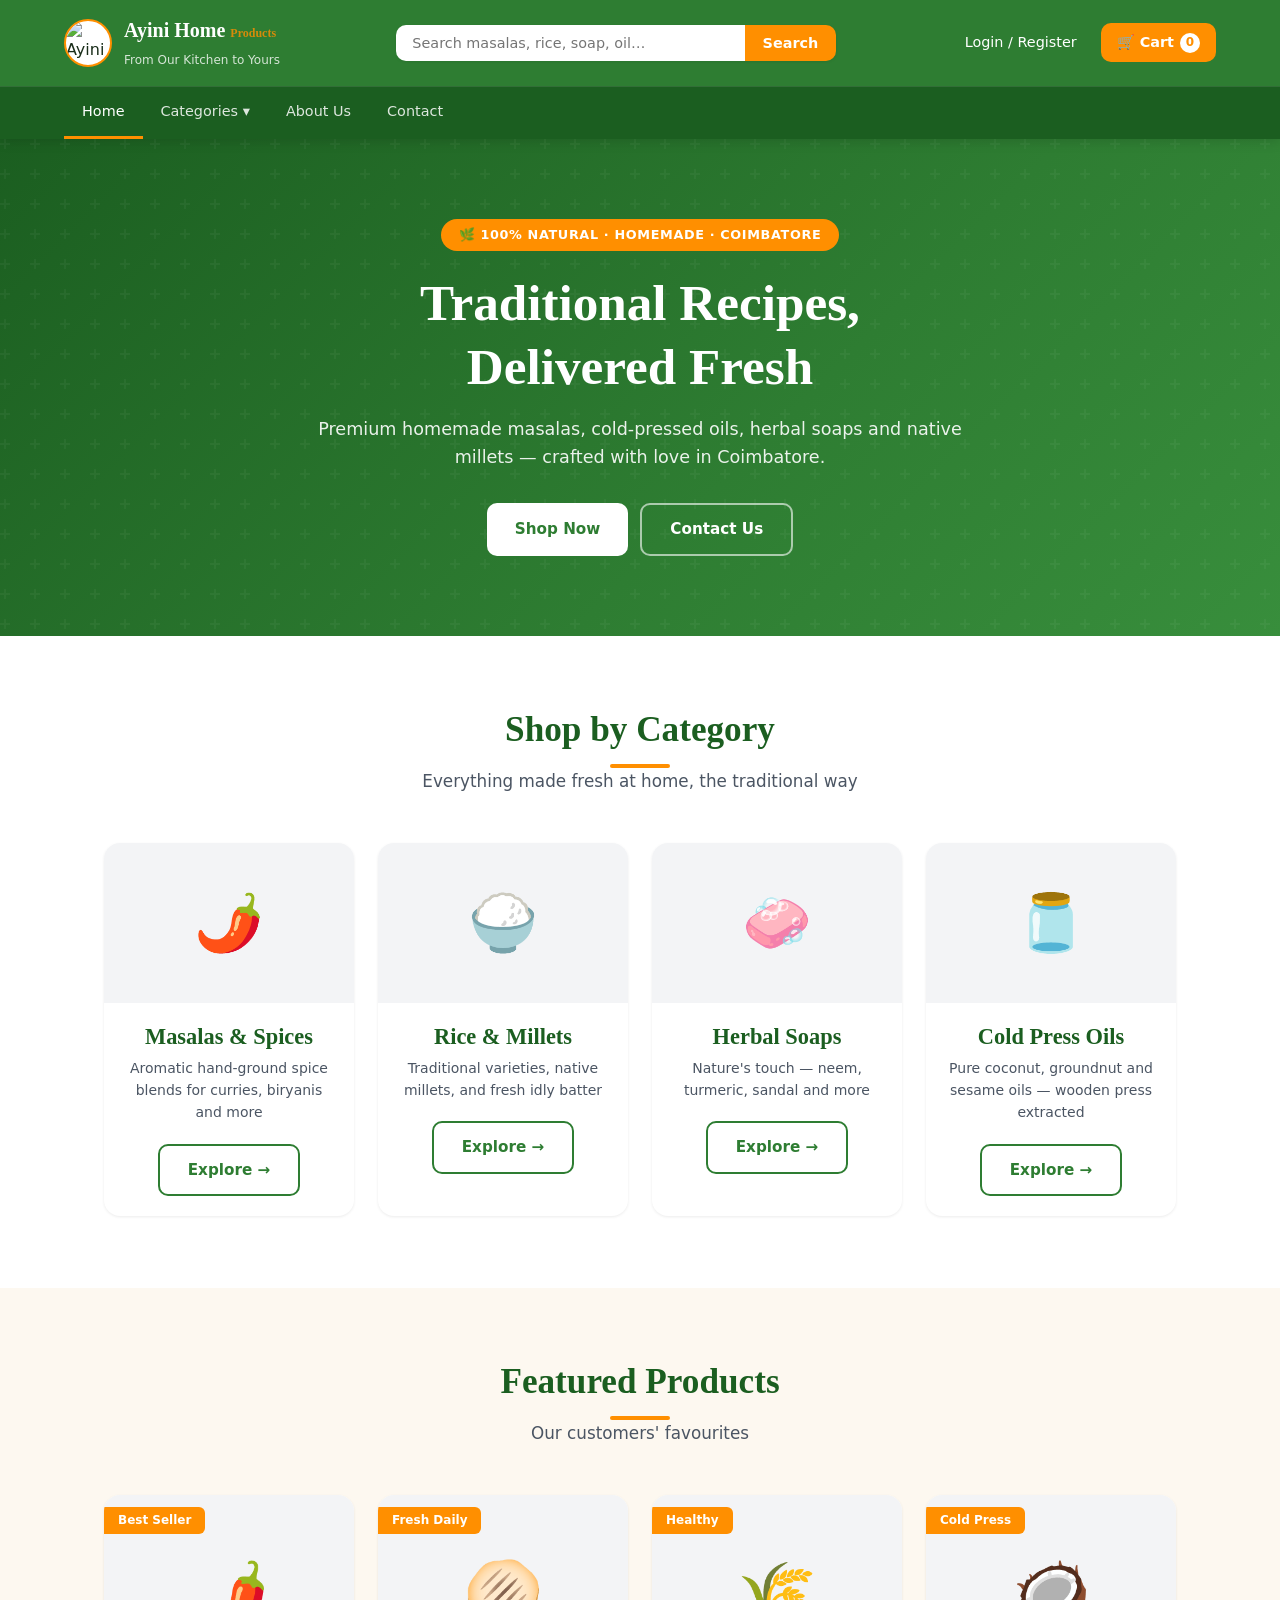
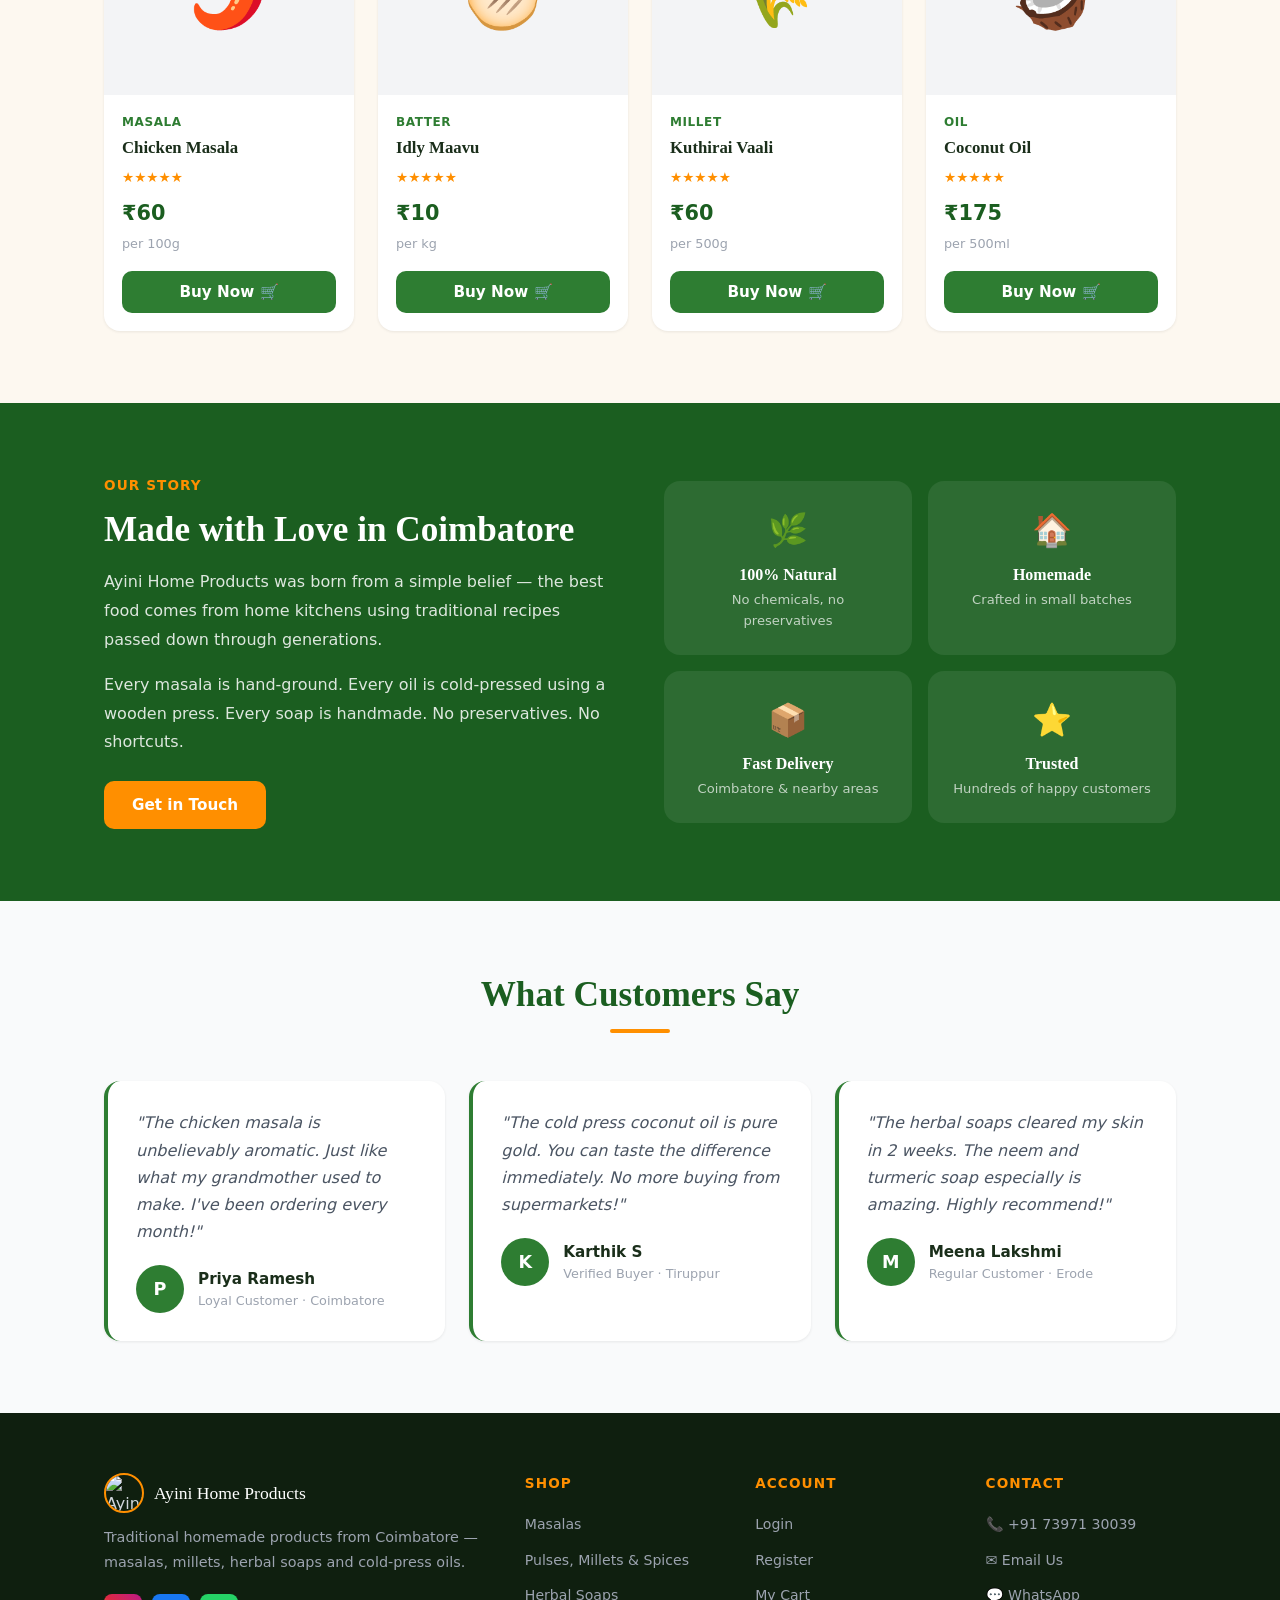
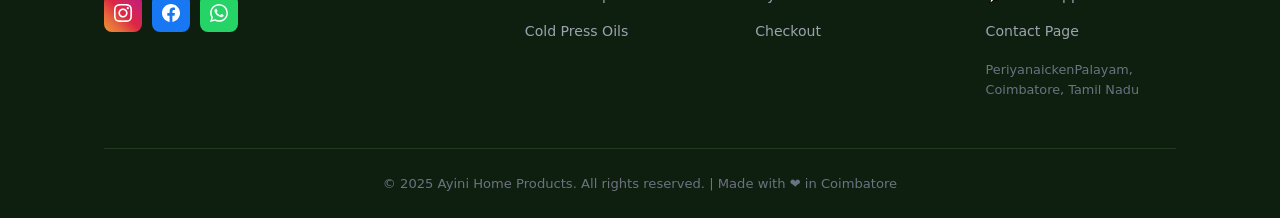
==== commit baf97948: "Add files via upload" ====
--- a/index.html
+++ b/index.html
@@ -78,7 +78,7 @@
           <span class="btn btn-outline" style="margin-top:4px;">Explore →</span>
         </div>
       </a>
-      <a href="rice.html" class="category-card">
+      <a href="pulses.html" class="category-card">
         <div class="category-card-img">🍚</div>
         <div class="category-card-body">
           <h3>Rice & Millets</h3>
@@ -274,7 +274,7 @@
         <h4>Shop</h4>
         <ul>
           <li><a href="masala.html">Masalas</a></li>
-          <li><a href="rice.html">Rice & Millets</a></li>
+          <li><a href="pulses.html">Pulses, Millets & Spices</a></li>
           <li><a href="soap.html">Herbal Soaps</a></li>
           <li><a href="oil.html">Cold Press Oils</a></li>
         </ul>
@@ -292,7 +292,7 @@
         <h4>Contact</h4>
         <ul>
           <li><a href="tel:+917397130039">📞 +91 73971 30039</a></li>
-          <li><a href="mailto:ayinihomeproducts@gmail.com">✉️ Email Us</a></li>
+          <li><a href="/cdn-cgi/l/email-protection#e3829a8a8d8a8b8c8e8693918c8796809790a3848e828a8fcd808c8e">✉️ Email Us</a></li>
           <li><a href="https://wa.me/917397130039">💬 WhatsApp</a></li>
           <li><a href="contact.html">Contact Page</a></li>
         </ul>
@@ -305,13 +305,8 @@
   </div>
 </footer>
 
-<script src="js/api.js"></script>
+<script data-cfasync="false" src="/cdn-cgi/scripts/5c5dd728/cloudflare-static/email-decode.min.js"></script><script src="js/api.js"></script>
 <script>
 function handleSearch(e) {
   e.preventDefault();
-  const q = document.getElementById('searchInput').value.trim();
-  if (q) window.location.href = `masala.html?search=${encodeURIComponent(q)}`;
-}
-</script>
-</body>
-</html>
+  const q = do
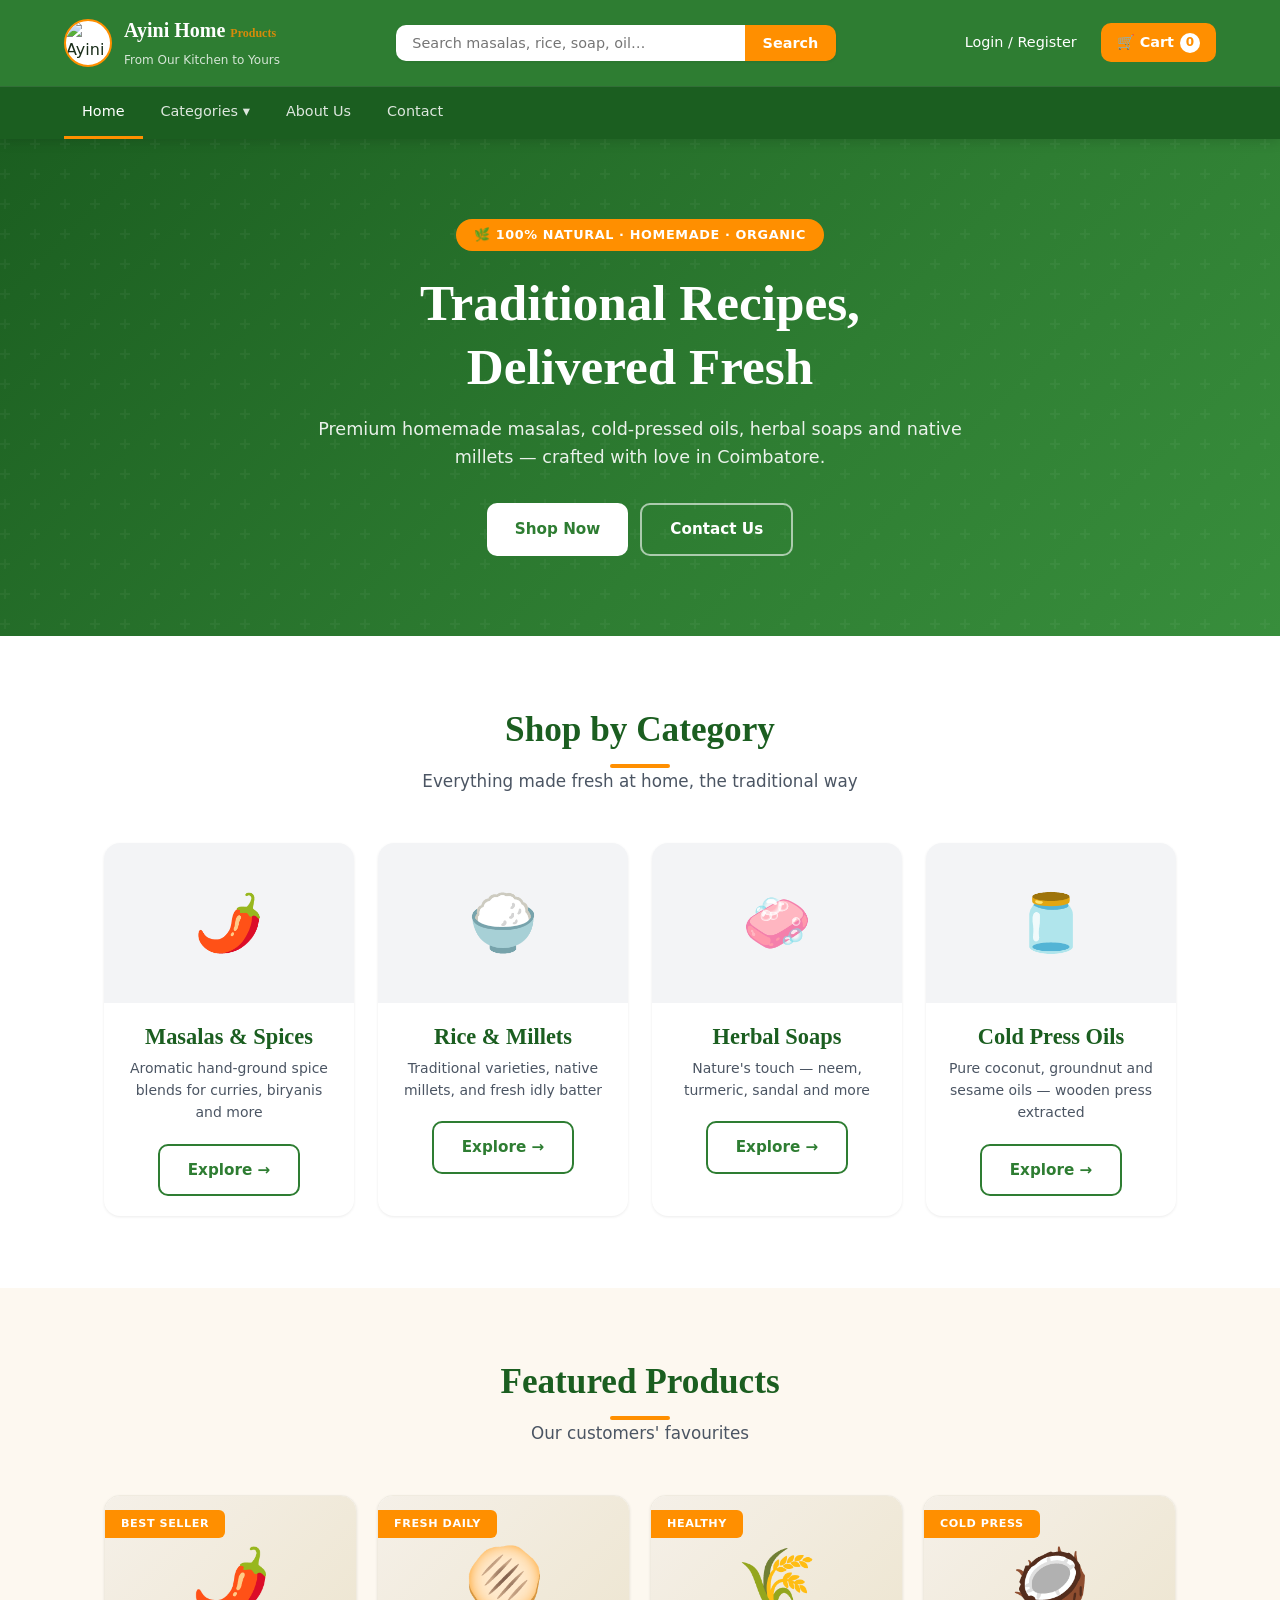
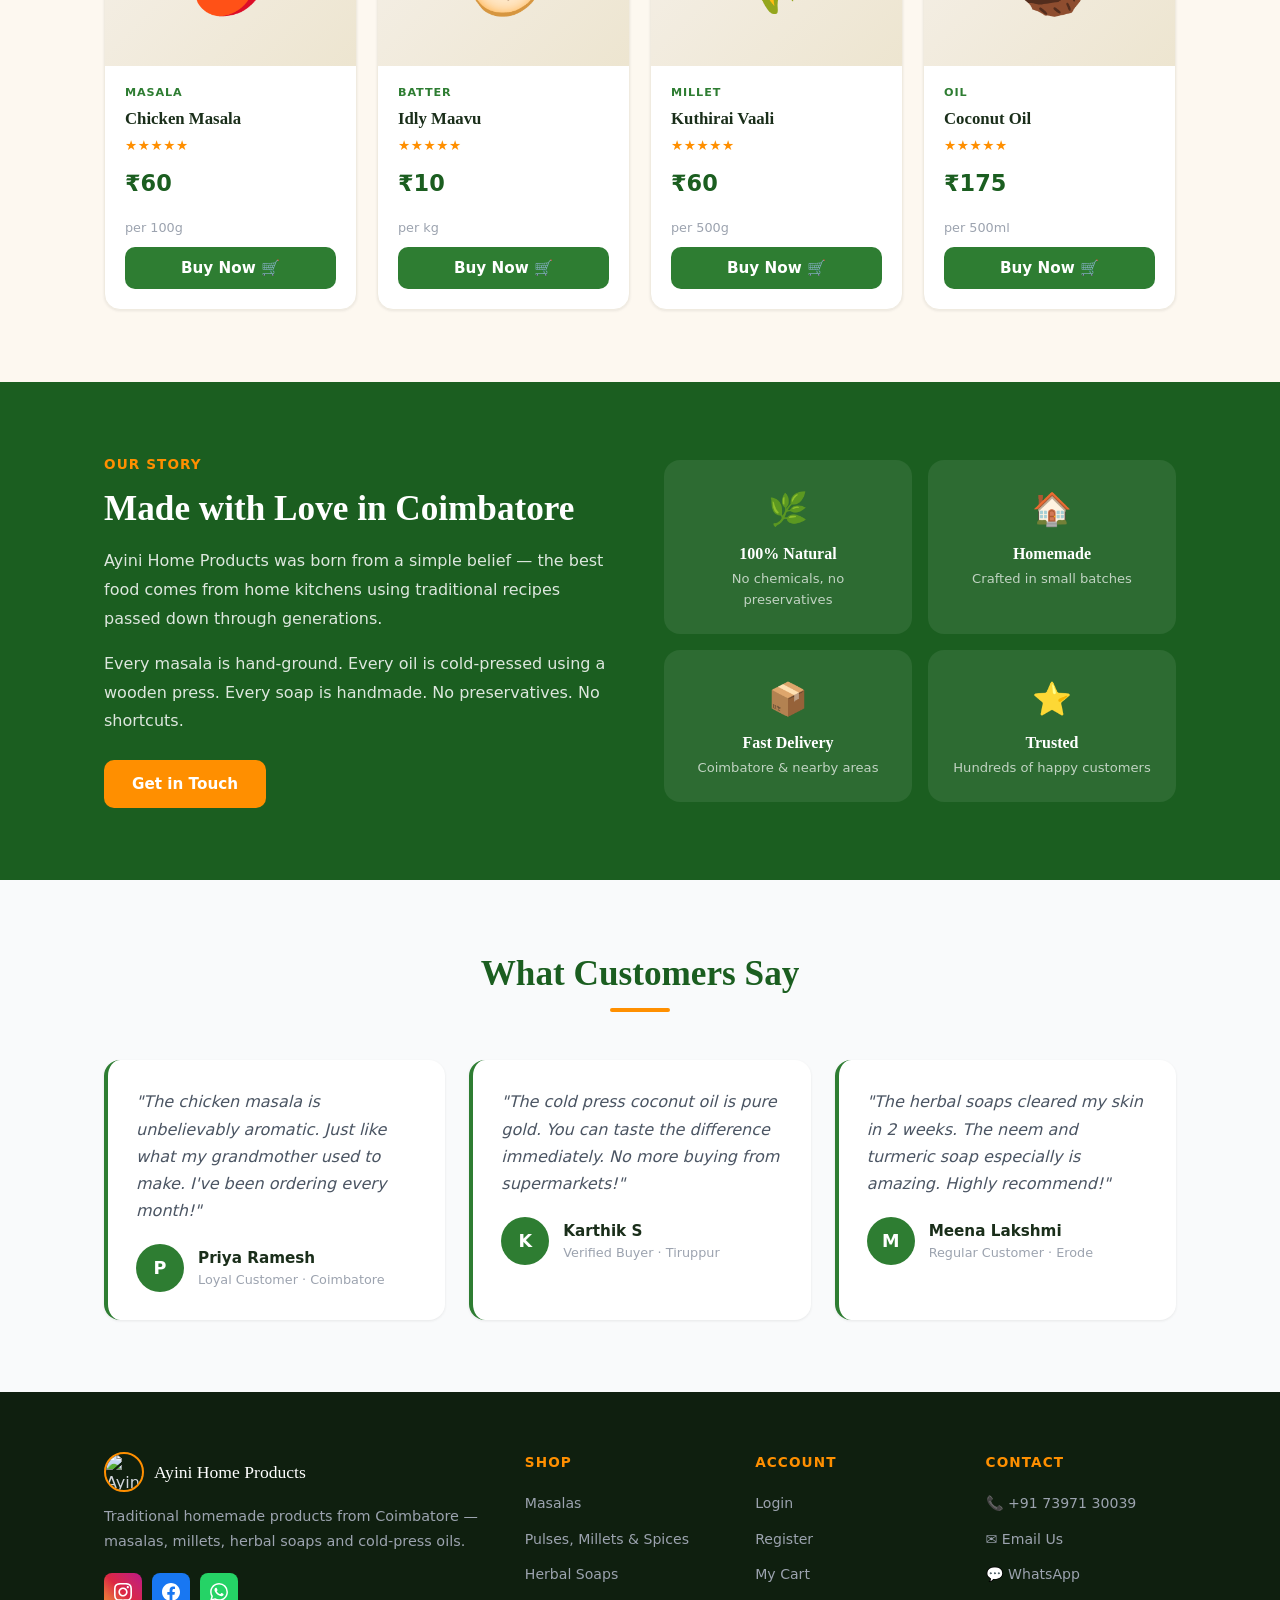
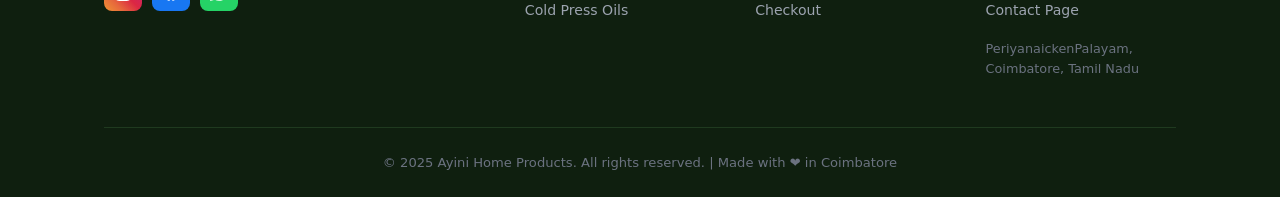
==== commit 0cf77632: "Add files via upload" ====
--- a/index.html
+++ b/index.html
@@ -51,7 +51,7 @@
 <!-- ══ HERO ════════════════════════════════════ -->
 <section class="hero">
   <div class="hero-content">
-    <span class="hero-badge">🌿 100% Natural · Homemade · Coimbatore</span>
+    <span class="hero-badge">🌿 100% Natural · Homemade · Organic</span>
     <h1>Traditional Recipes,<br>Delivered Fresh</h1>
     <p>Premium homemade masalas, cold-pressed oils, herbal soaps and native millets — crafted with love in Coimbatore.</p>
     <div class="hero-actions">
@@ -305,8 +305,99 @@
   </div>
 </footer>
 
-<script data-cfasync="false" src="/cdn-cgi/scripts/5c5dd728/cloudflare-static/email-decode.min.js"></script><script src="js/api.js"></script>
+<script src="api.js"></script>
+<script src="products.js"></script>
 <script>
 function handleSearch(e) {
   e.preventDefault();
-  const q = do+  const q = document.getElementById('searchInput').value.trim();
+  if (!q) return;
+
+  // Flatten ALL categories into one array
+  const allProducts = Object.values(PRODUCTS).flat();
+  const term = q.toLowerCase();
+  const results = allProducts.filter(p =>
+    p.name.toLowerCase().includes(term) ||
+    (p.category || '').toLowerCase().includes(term) ||
+    (p.desc || p.description || '').toLowerCase().includes(term)
+  );
+
+  // Create or reuse the search results section
+  let resultsSection = document.getElementById('searchResultsSection');
+  if (!resultsSection) {
+    resultsSection = document.createElement('section');
+    resultsSection.id = 'searchResultsSection';
+    resultsSection.className = 'section';
+    resultsSection.style.cssText = 'background:var(--cream);padding-top:32px;';
+    resultsSection.innerHTML = `
+      <div class="container">
+        <div class="section-header" style="margin-bottom:24px;">
+          <h2 id="searchResultsTitle"></h2>
+          <button onclick="clearSearch()"
+            style="margin-top:8px;background:none;border:1.5px solid var(--gray-200);padding:6px 16px;border-radius:var(--radius);cursor:pointer;font-size:.85rem;color:var(--gray-600);">
+            ✕ Clear Search
+          </button>
+        </div>
+        <div class="product-grid" id="searchResultsGrid"></div>
+      </div>`;
+    // Insert right after hero
+    const hero = document.querySelector('.hero');
+    if (hero && hero.nextSibling) {
+      hero.parentNode.insertBefore(resultsSection, hero.nextSibling);
+    } else {
+      document.body.appendChild(resultsSection);
+    }
+  }
+
+  document.getElementById('searchResultsTitle').textContent =
+    results.length
+      ? `Search results for "${q}" (${results.length} found)`
+      : `No results for "${q}"`;
+
+  document.getElementById('searchResultsGrid').innerHTML = results.length
+    ? results.map(p => {
+        const badge  = p.badge ? `<span class="product-badge">${p.badge}</span>` : '';
+        const desc   = p.desc || p.description || '';
+        const stars  = '⭐'.repeat(p.rating || 5);
+        return `
+          <div class="product-card" id="card-${p.id}">
+            ${badge}
+            <div class="product-emoji">${p.emoji || '🌿'}</div>
+            <h3 class="product-name">${p.name}</h3>
+            ${desc ? `<p class="product-desc">${desc}</p>` : ''}
+            <p class="product-unit">${p.unit || ''}</p>
+            <div class="product-rating">${stars}</div>
+            <div class="product-footer">
+              <span class="product-price">₹${p.price}</span>
+              <div class="qty-add-row">
+                <div class="qty-controls card-qty">
+                  <button class="qty-btn" onclick="changeCardQty(${p.id}, -1)" aria-label="Decrease">−</button>
+                  <span class="qty-num" id="qty-${p.id}">1</span>
+                  <button class="qty-btn" onclick="changeCardQty(${p.id}, +1)" aria-label="Increase">+</button>
+                </div>
+                <button class="btn btn-primary add-to-cart-btn"
+                        id="atc-${p.id}"
+                        onclick="addToCart(${p.id}, '${p.name.replace(/'/g, "\\'")}')">
+                  🛒 Add to Cart
+                </button>
+              </div>
+            </div>
+          </div>`;
+      }).join('')
+    : `<div class="empty-state" style="grid-column:1/-1">
+         <div class="icon">🔍</div>
+         <h3>No products found for "${q}"</h3>
+         <p>Try searching for masala, ragi, soap, oil, noodles…</p>
+       </div>`;
+
+  resultsSection.scrollIntoView({ behavior: 'smooth', block: 'start' });
+}
+
+function clearSearch() {
+  const sec = document.getElementById('searchResultsSection');
+  if (sec) sec.remove();
+  document.getElementById('searchInput').value = '';
+}
+</script>
+</body>
+</html>
--- a/style.css
+++ b/style.css
@@ -239,34 +239,99 @@
 /* ── Product Cards ──────────────────────────── */
 .product-grid {
   display: grid;
-  grid-template-columns: repeat(auto-fill, minmax(240px, 1fr));
-  gap: 24px;
-}
+  grid-template-columns: repeat(auto-fill, minmax(220px, 1fr));
+  gap: 20px;
+}
+
+/* Base card — works for BOTH old (.product-card-img) and new (.product-emoji) layouts */
 .product-card {
-  background: white; border-radius: var(--radius-lg);
-  overflow: hidden; box-shadow: var(--shadow-sm);
+  background: white;
+  border-radius: var(--radius-lg);
+  overflow: hidden;
+  box-shadow: var(--shadow-sm);
   transition: transform var(--transition), box-shadow var(--transition);
-  display: flex; flex-direction: column;
-}
-.product-card:hover { transform: translateY(-4px); box-shadow: var(--shadow-lg); }
+  display: flex;
+  flex-direction: column;
+  position: relative;
+  border: 1px solid #f0ebe0;
+}
+.product-card:hover { transform: translateY(-5px); box-shadow: var(--shadow-lg); }
+
+/* Old card style: emoji inside a coloured area div */
 .product-card-img {
-  height: 200px; background: var(--gray-100);
+  height: 170px;
+  background: linear-gradient(135deg, #f5f0e8, #ede5d0);
   display: flex; align-items: center; justify-content: center;
   font-size: 4rem; position: relative;
 }
+
+/* New card style: emoji rendered as its own block (from products.js renderProducts) */
+.product-emoji {
+  font-size: 3.6rem;
+  text-align: center;
+  padding: 28px 16px 16px;
+  background: linear-gradient(135deg, #f5f0e8, #ede5d0);
+  line-height: 1;
+  transition: transform var(--transition);
+}
+.product-card:hover .product-emoji { transform: scale(1.08); }
+
+/* Badge — positioned on card (position:relative ensures it works for both layouts) */
 .product-badge {
-  position: absolute; top: 12px; left: 0;
+  position: absolute; top: 14px; left: 0;
   background: var(--amber); color: white;
-  padding: 4px 14px; font-size: 0.75rem; font-weight: 700;
+  padding: 5px 16px; font-size: 0.7rem; font-weight: 700;
+  letter-spacing: 0.05em; text-transform: uppercase;
   border-radius: 0 6px 6px 0;
-}
-.product-card-body { padding: 18px; flex: 1; display: flex; flex-direction: column; }
-.product-category { font-size: 0.75rem; font-weight: 600; color: var(--green); text-transform: uppercase; letter-spacing: 0.05em; margin-bottom: 6px; }
-.product-name { font-size: 1.05rem; font-weight: 600; margin-bottom: 8px; color: var(--text); }
-.product-rating { color: var(--amber); font-size: 0.85rem; margin-bottom: 8px; }
-.product-price { font-size: 1.3rem; font-weight: 700; color: var(--green-dark); margin-bottom: 4px; }
-.product-unit  { font-size: 0.8rem; color: var(--gray-400); margin-bottom: 16px; }
+  z-index: 1;
+}
+
+/* Card body — generous padding so nothing feels cramped */
+.product-card-body {
+  padding: 18px 20px 20px;
+  flex: 1;
+  display: flex;
+  flex-direction: column;
+  gap: 0;                       /* individual margins handle spacing */
+}
+.product-category {
+  font-size: 0.7rem;
+  font-weight: 700;
+  color: var(--green);
+  text-transform: uppercase;
+  letter-spacing: 0.08em;
+  margin-bottom: 6px;
+}
+.product-name {
+  font-size: 1.05rem;
+  font-weight: 600;
+  color: var(--text);
+  line-height: 1.35;
+  margin-bottom: 4px;
+}
+
+/* Description text shown in new-style cards */
+.product-desc {
+  font-size: 0.8rem;
+  color: var(--gray-600);
+  line-height: 1.55;
+  margin-bottom: 10px;
+  flex: 1;
+}
+
+.product-unit   { font-size: 0.8rem; color: var(--gray-400); margin-bottom: 8px; }
+.product-rating { color: var(--amber); font-size: 0.85rem; margin-bottom: 10px; letter-spacing: 0.04em; }
+.product-price  { font-size: 1.4rem; font-weight: 700; color: var(--green-dark); margin-bottom: 16px; }
 .product-card-body .btn { margin-top: auto; }
+
+/* Footer wrapper inside new-style cards (price + qty row) */
+.product-footer {
+  margin-top: auto;
+  padding-top: 2px;
+  display: flex;
+  flex-direction: column;
+  gap: 0;
+}
 
 /* ── Search bar on product pages ────────────── */
 .page-search {
@@ -284,6 +349,47 @@
 .page-search-inner button {
   background: var(--amber); color: white;
   padding: 14px 24px; font-size: 0.95rem; font-weight: 600;
+}
+
+/* ── Search results section (index page) ────── */
+#searchResultsSection {
+  background: var(--cream);
+  padding: 40px 0 56px;
+  border-top: 3px solid var(--amber);
+  animation: fadeSlideDown 0.3s ease both;
+}
+@keyframes fadeSlideDown {
+  from { opacity: 0; transform: translateY(-12px); }
+  to   { opacity: 1; transform: translateY(0); }
+}
+#searchResultsSection .section-header {
+  margin-bottom: 32px;
+}
+#searchResultsSection h2 {
+  font-size: clamp(1.2rem, 2.5vw, 1.6rem);
+  color: var(--green-dark);
+  margin-bottom: 10px;
+}
+/* The "Clear Search" button inside search results */
+#searchResultsSection button[onclick*="clearSearch"],
+#searchResultsSection button[onclick*="remove"] {
+  margin-top: 8px;
+  background: none;
+  border: 1.5px solid var(--gray-200);
+  padding: 7px 18px;
+  border-radius: var(--radius);
+  cursor: pointer;
+  font-size: 0.85rem;
+  color: var(--gray-600);
+  font-family: var(--font-body);
+  font-weight: 500;
+  transition: all var(--transition);
+}
+#searchResultsSection button[onclick*="clearSearch"]:hover,
+#searchResultsSection button[onclick*="remove"]:hover {
+  background: #fee2e2;
+  border-color: #ef4444;
+  color: #dc2626;
 }
 
 /* ── Testimonials ───────────────────────────── */
@@ -522,3 +628,73 @@
   .product-grid { grid-template-columns: repeat(auto-fill, minmax(160px, 1fr)); }
   .category-grid { grid-template-columns: repeat(2, 1fr); }
 }
+
+/* ═══════════════════════════════════════════════
+   PRODUCT CARD — Qty Selector + Add to Cart
+═══════════════════════════════════════════════ */
+
+/* Qty + button row inside product card */
+.qty-add-row {
+  display: flex;
+  align-items: center;
+  gap: 10px;
+  margin-top: 14px;
+  flex-wrap: nowrap;
+}
+
+/* Qty control scoped to product cards */
+.card-qty {
+  display: flex;
+  align-items: center;
+  border: 1.5px solid var(--gray-200);
+  border-radius: var(--radius);
+  overflow: hidden;
+  height: 40px;
+  flex-shrink: 0;
+}
+
+.card-qty .qty-btn {
+  width: 36px;
+  height: 40px;
+  background: var(--gray-100);
+  border: none;
+  font-size: 1.15rem;
+  cursor: pointer;
+  color: var(--green-dark);
+  transition: background var(--transition);
+  display: flex;
+  align-items: center;
+  justify-content: center;
+  border-radius: 0;
+}
+.card-qty .qty-btn:hover  { background: #dcfce7; }
+.card-qty .qty-btn:active { background: var(--green); color: #fff; }
+
+.card-qty .qty-num {
+  min-width: 34px;
+  text-align: center;
+  font-weight: 700;
+  font-size: 0.95rem;
+  color: var(--text);
+  user-select: none;
+}
+
+/* Add to Cart button */
+.add-to-cart-btn {
+  flex: 1;
+  min-width: 0;
+  font-size: 0.83rem;
+  padding: 0 14px;
+  height: 40px;
+  white-space: nowrap;
+  border-radius: var(--radius);
+  transition: background var(--transition), transform 0.1s, box-shadow var(--transition);
+}
+.add-to-cart-btn:hover   { transform: translateY(-1px); box-shadow: 0 4px 12px rgba(46,125,50,0.3); }
+.add-to-cart-btn:active  { transform: scale(0.97); }
+.add-to-cart-btn:disabled {
+  opacity: 0.65;
+  cursor: not-allowed;
+  transform: none !important;
+  box-shadow: none !important;
+}
